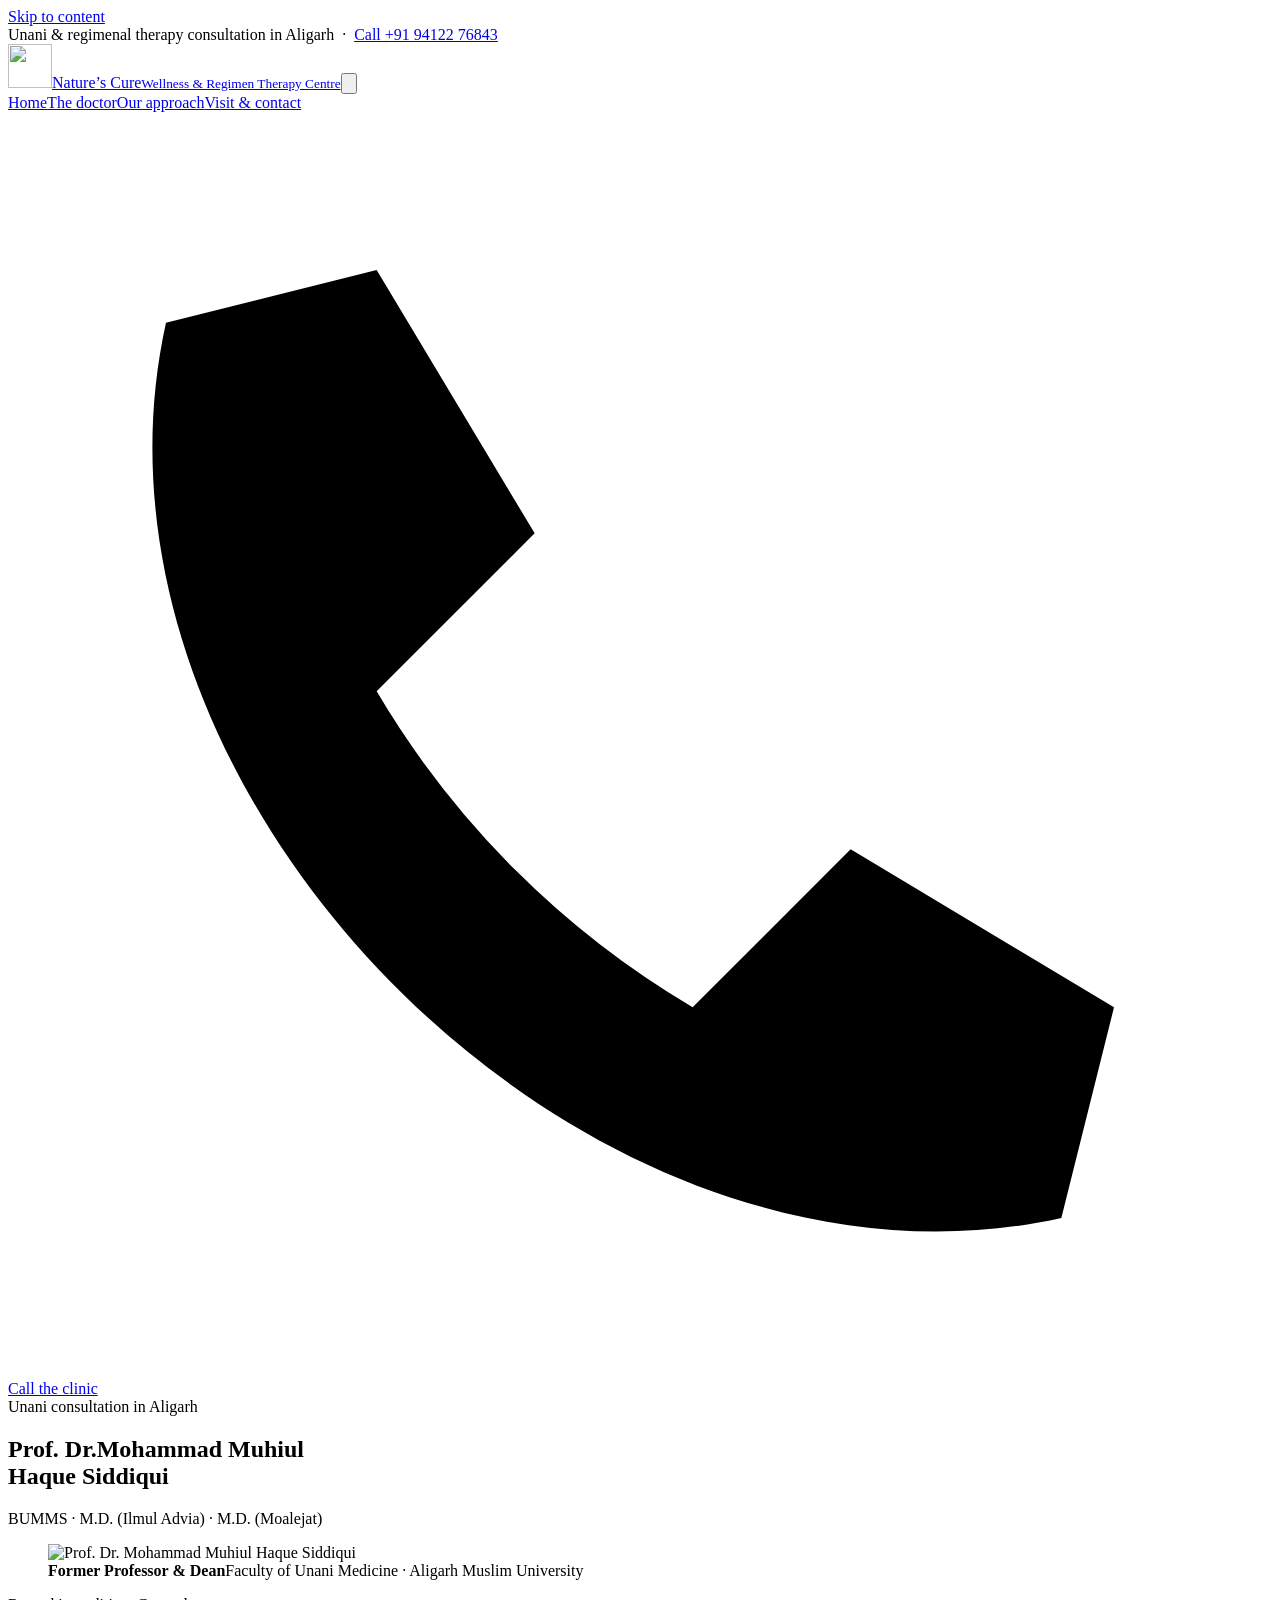
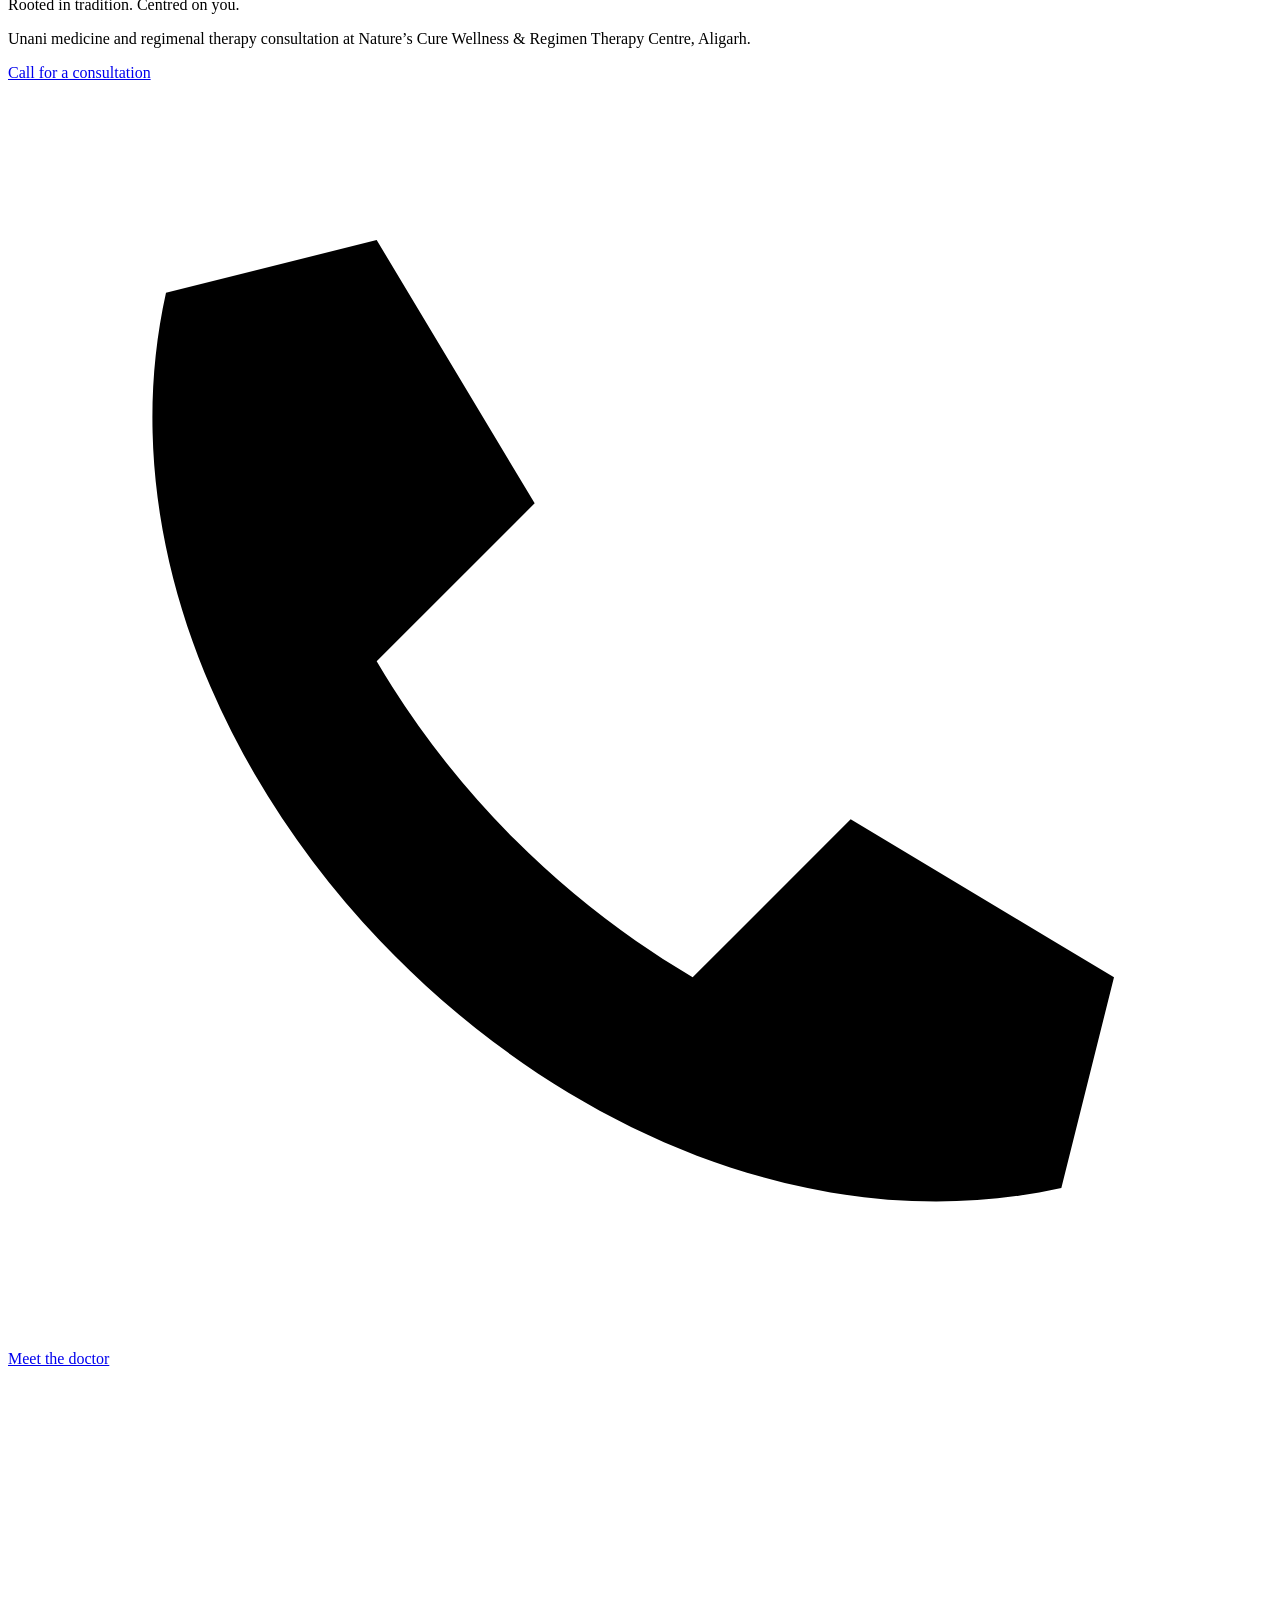
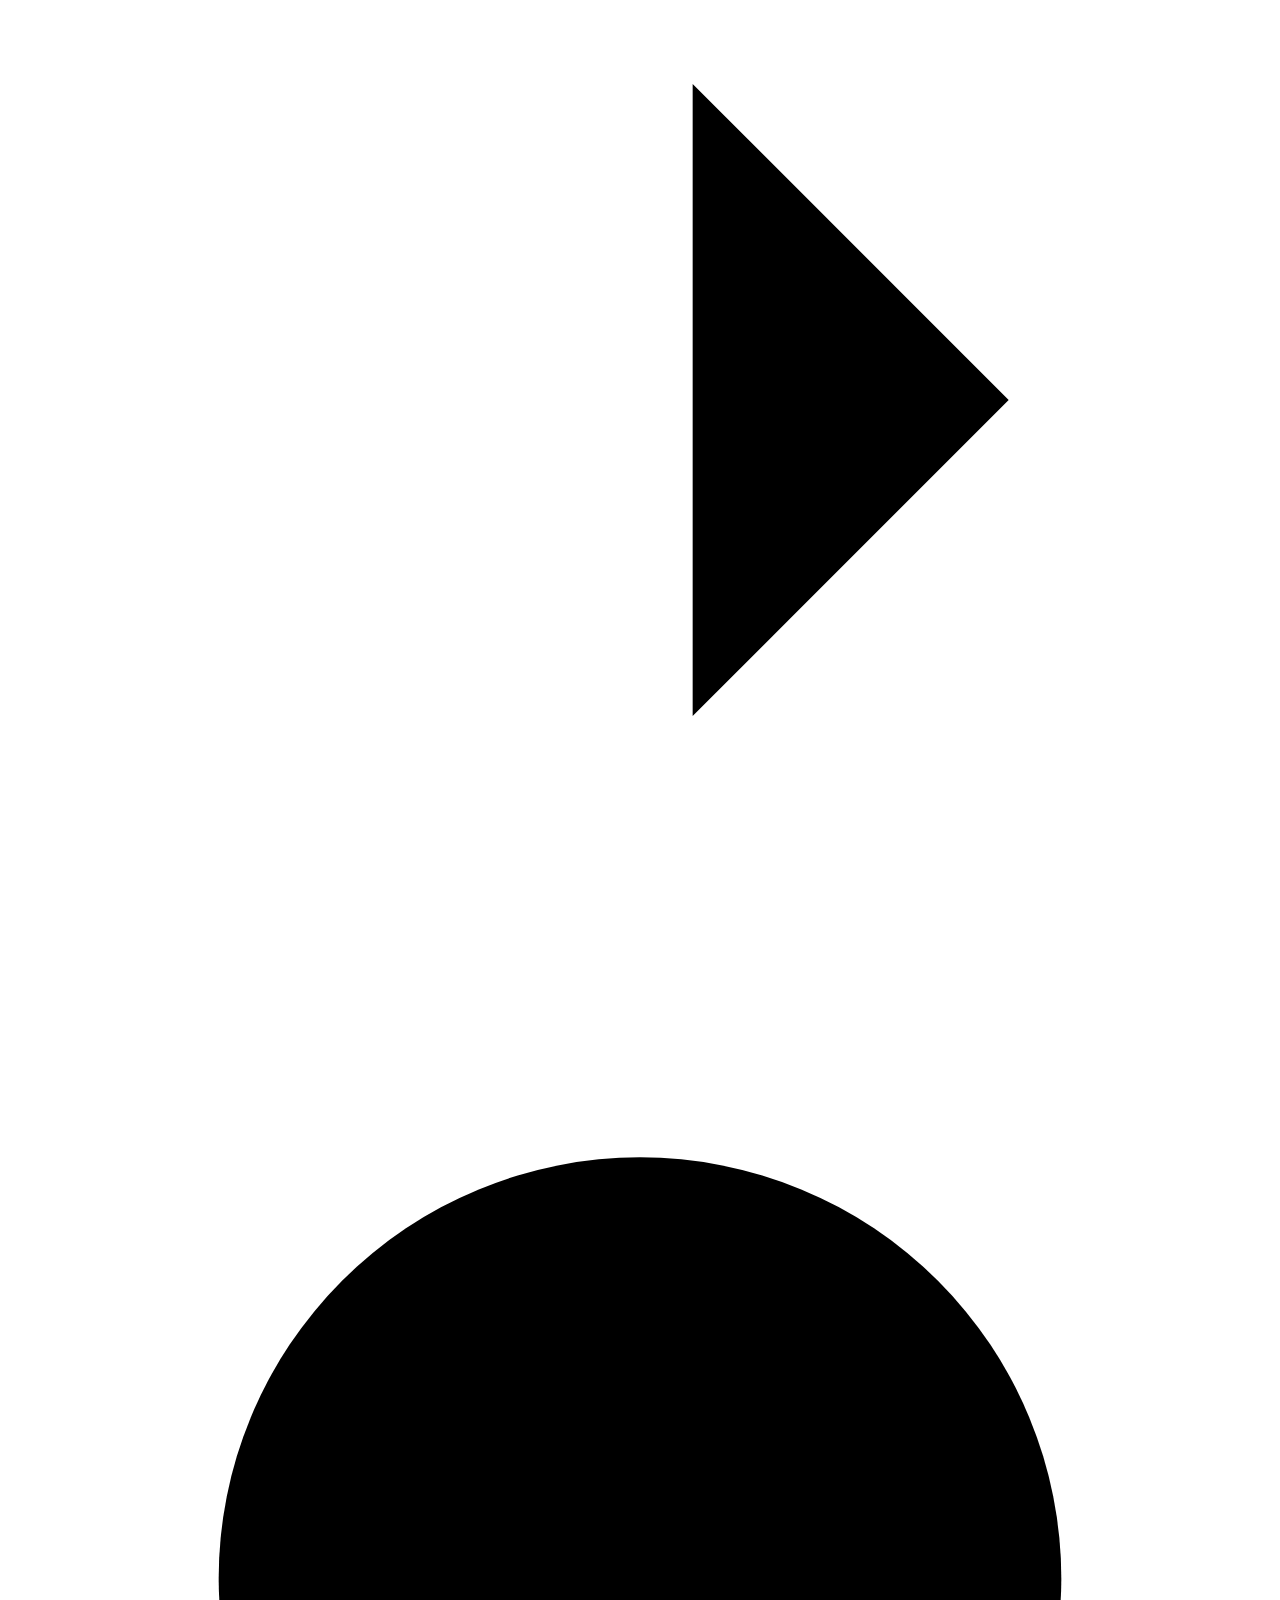
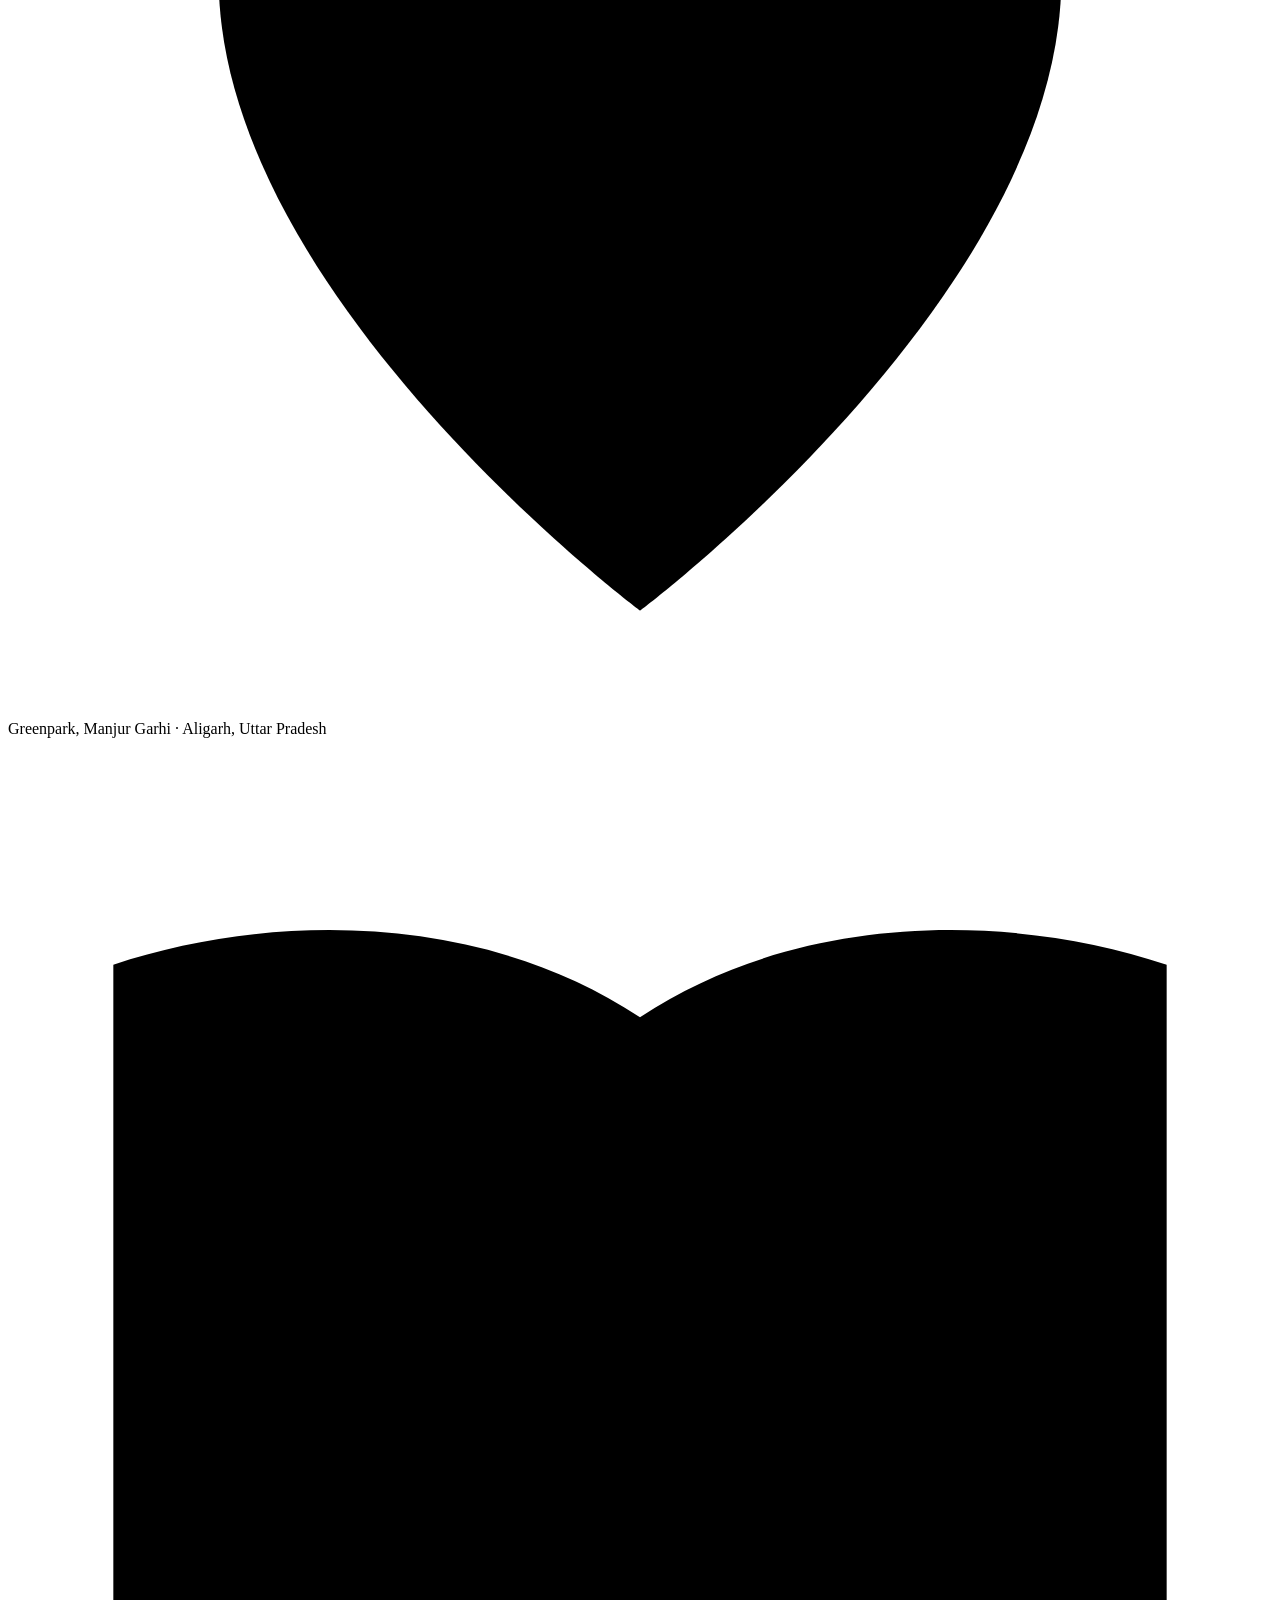
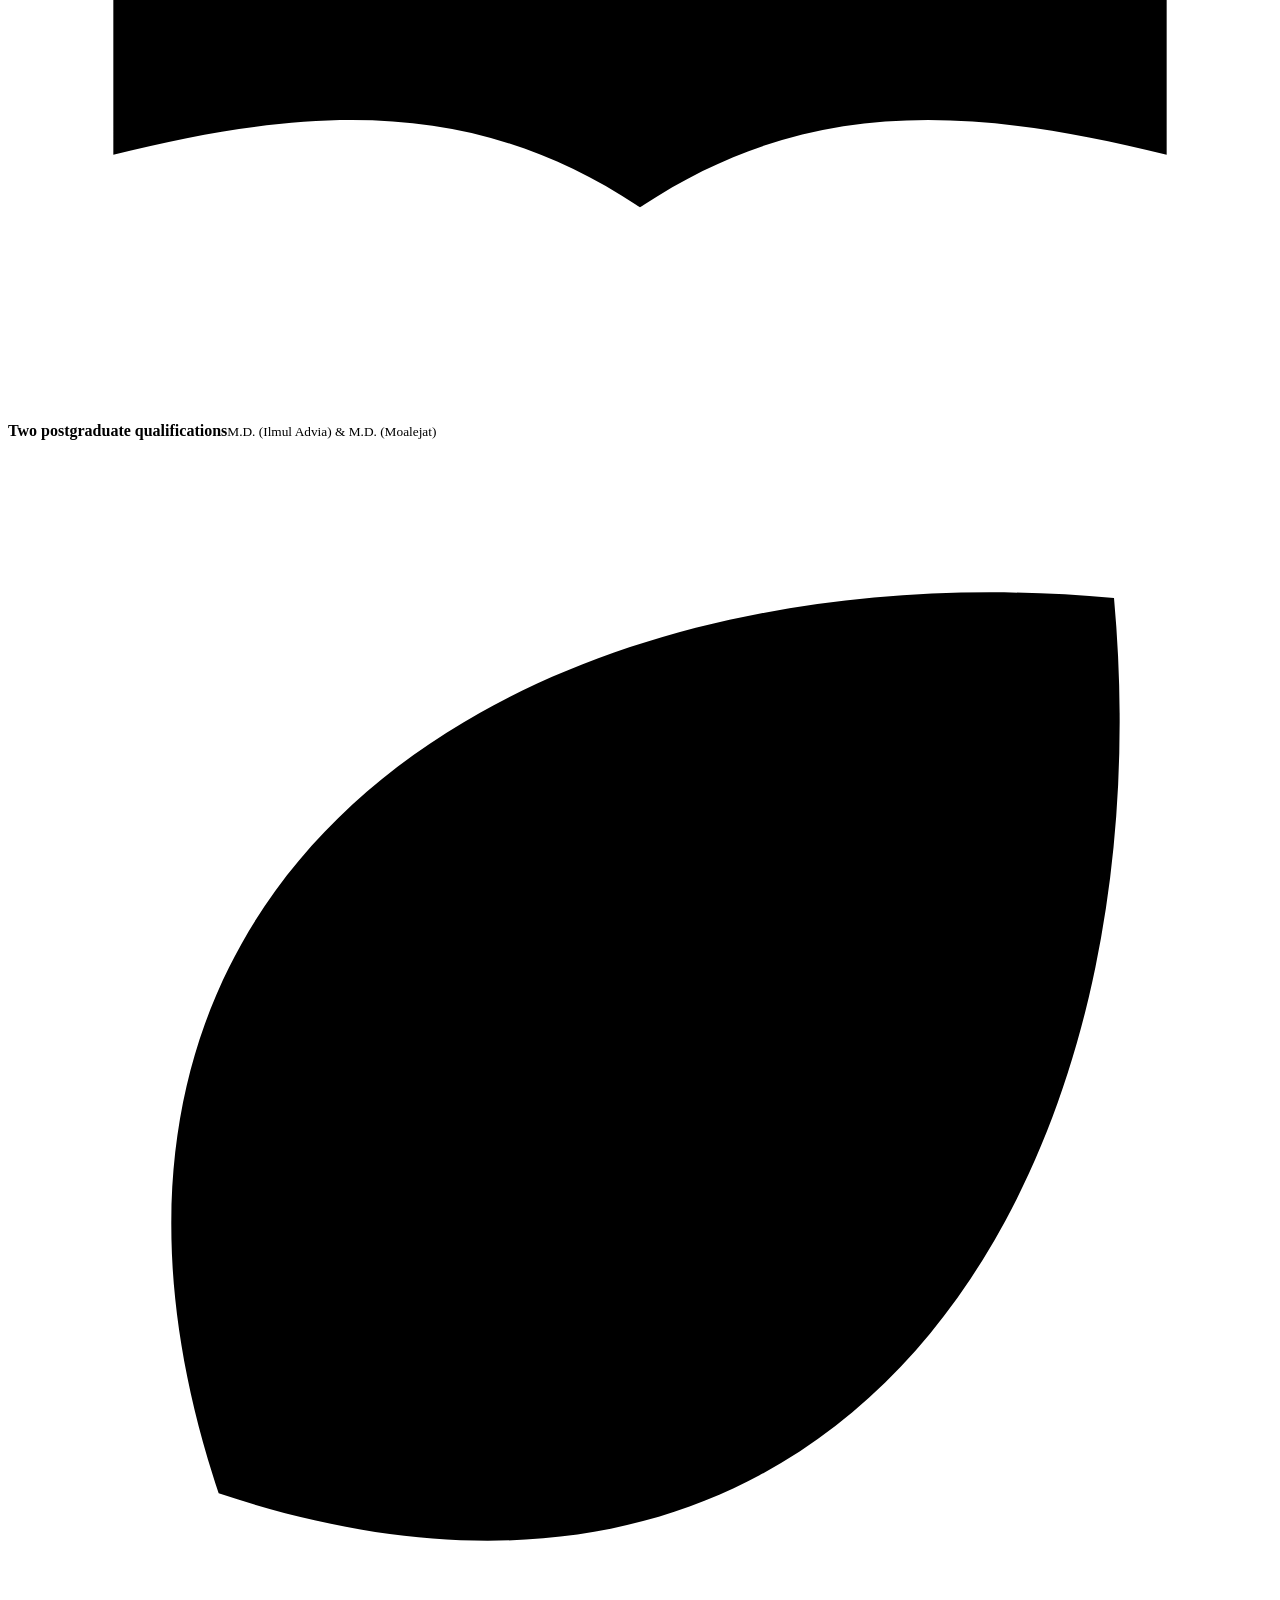
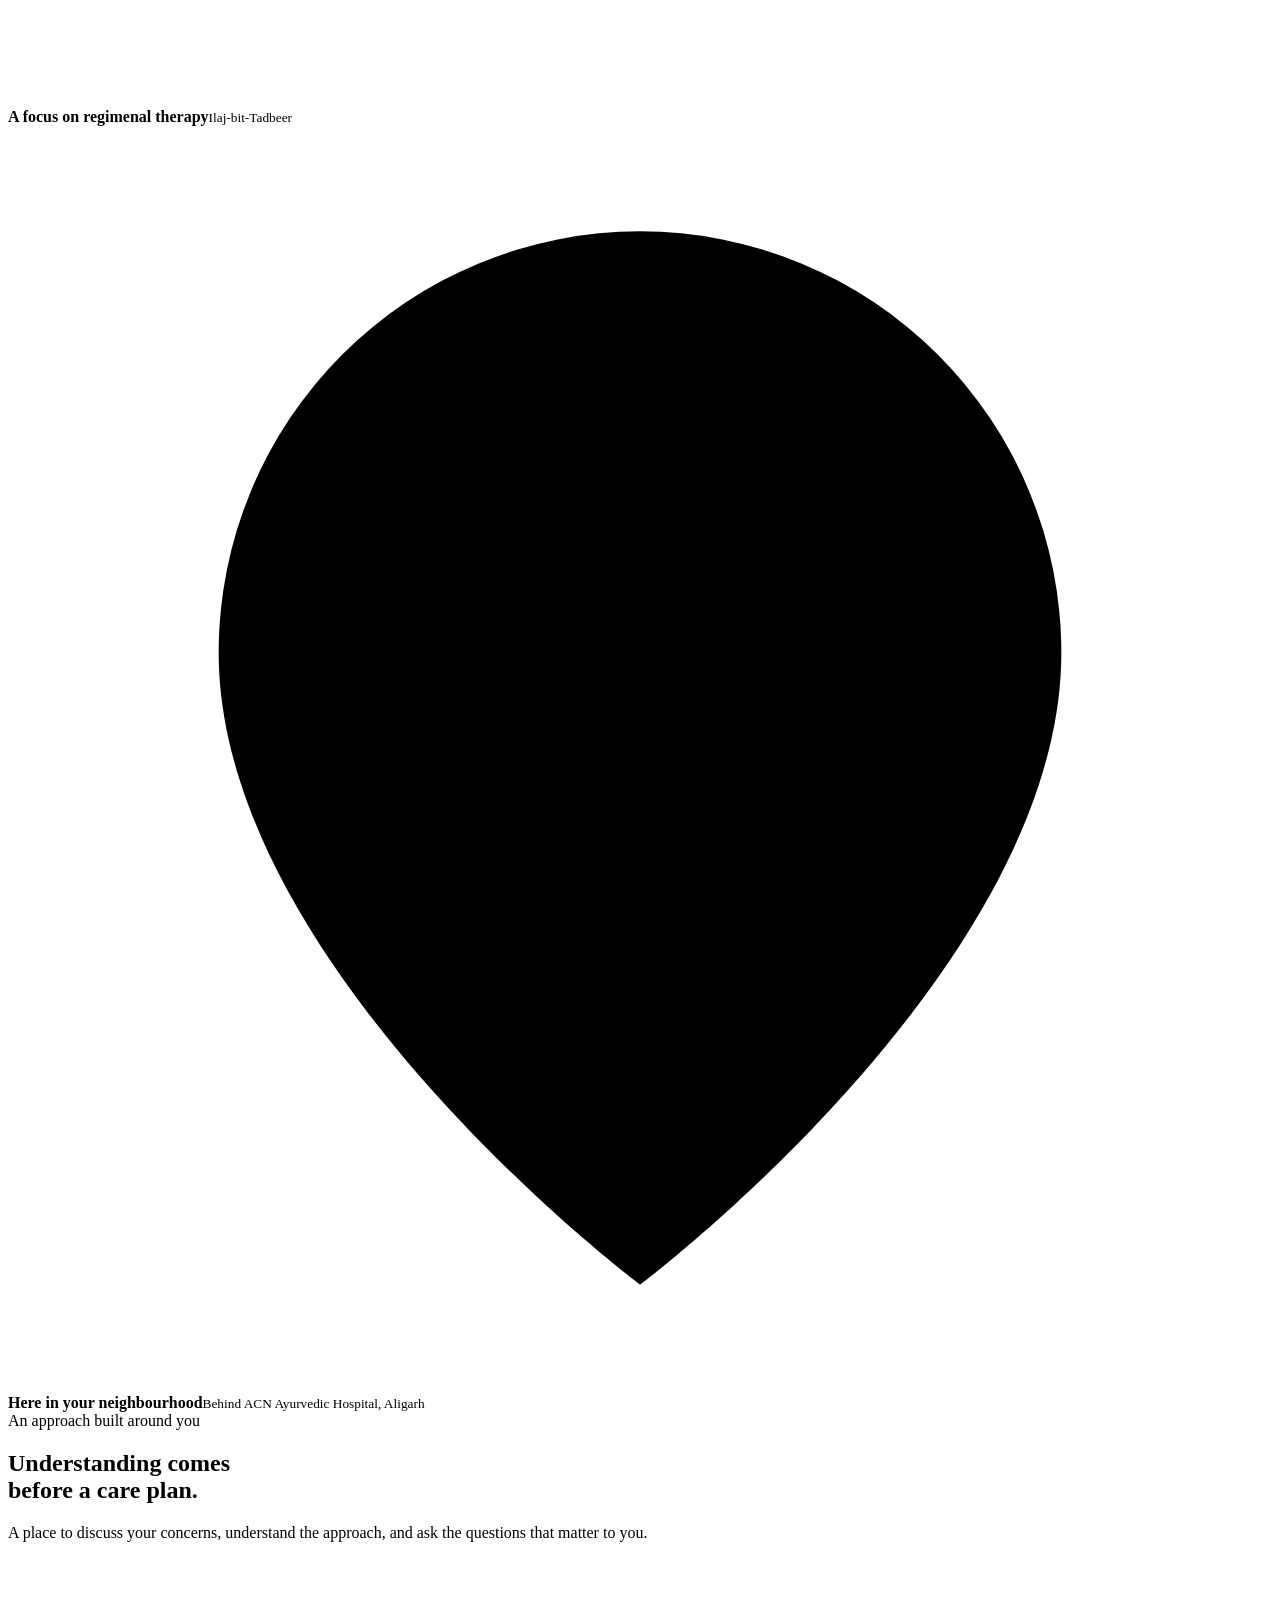
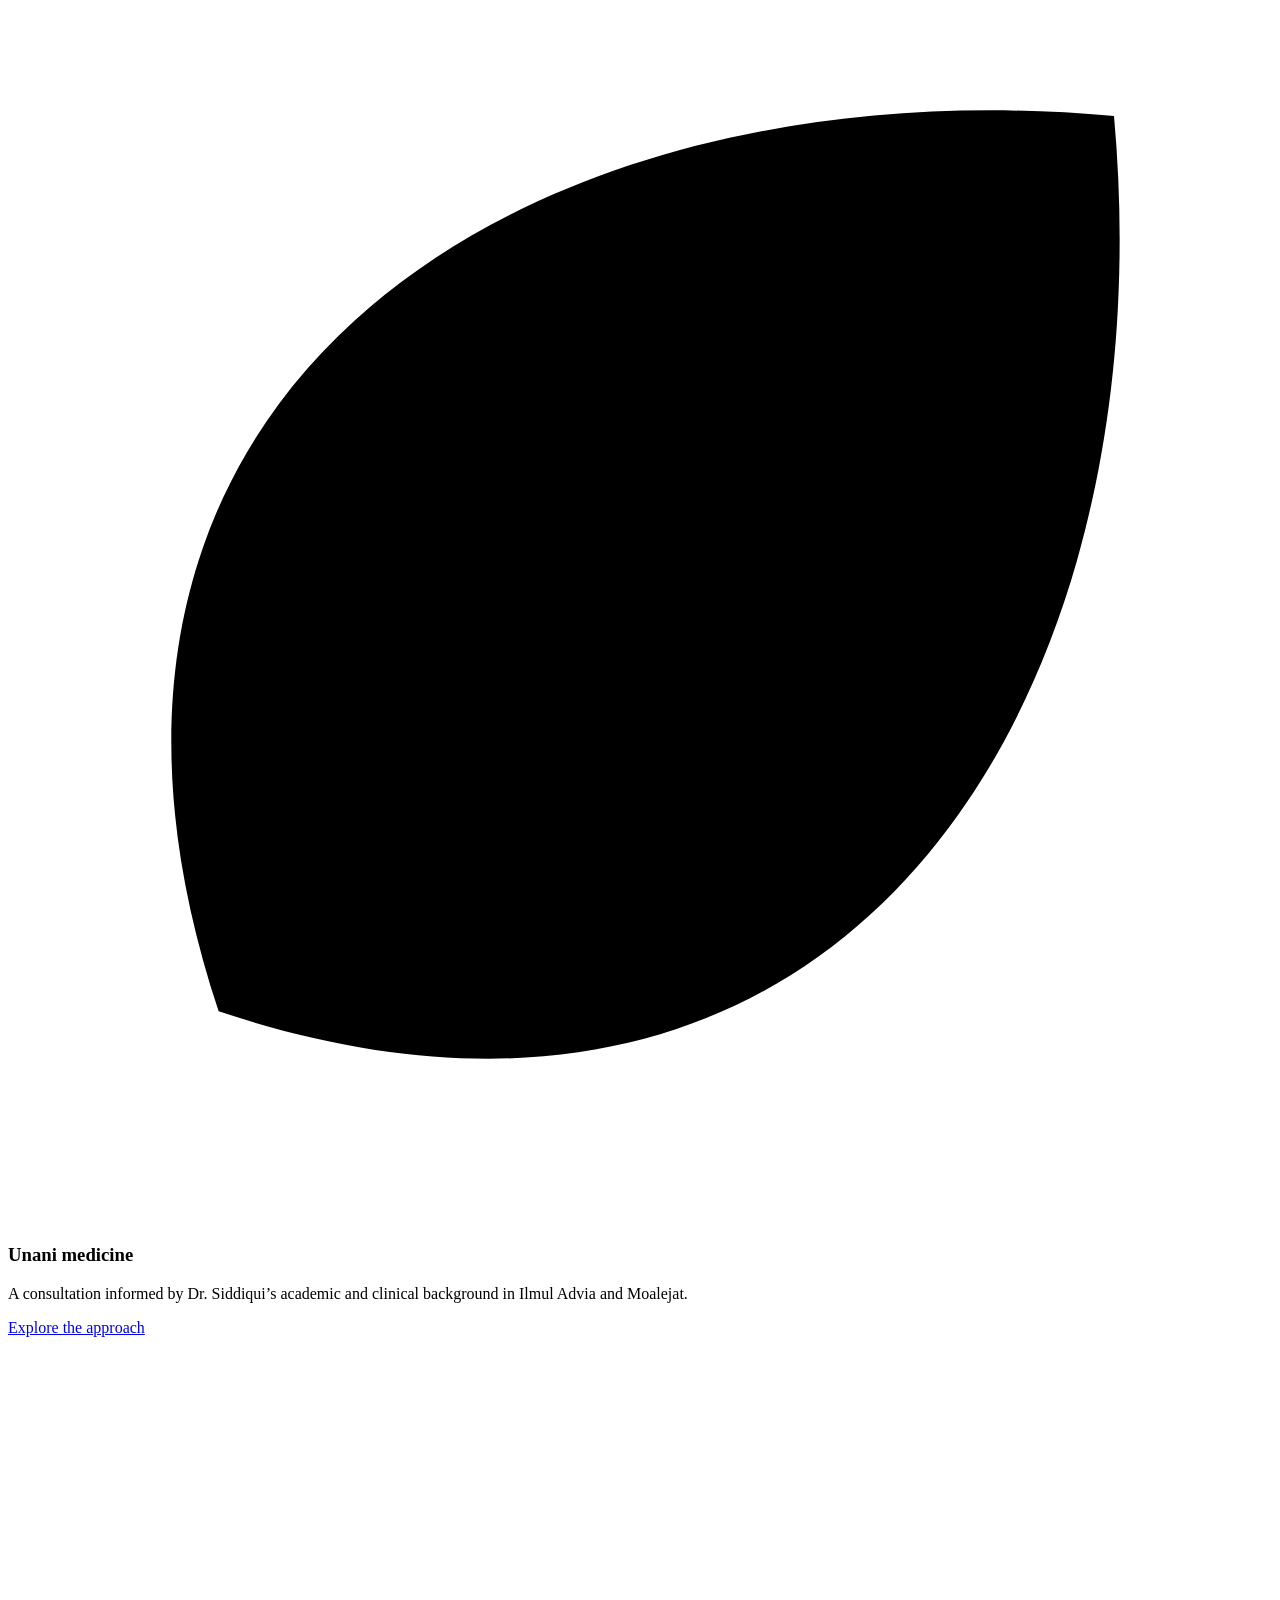
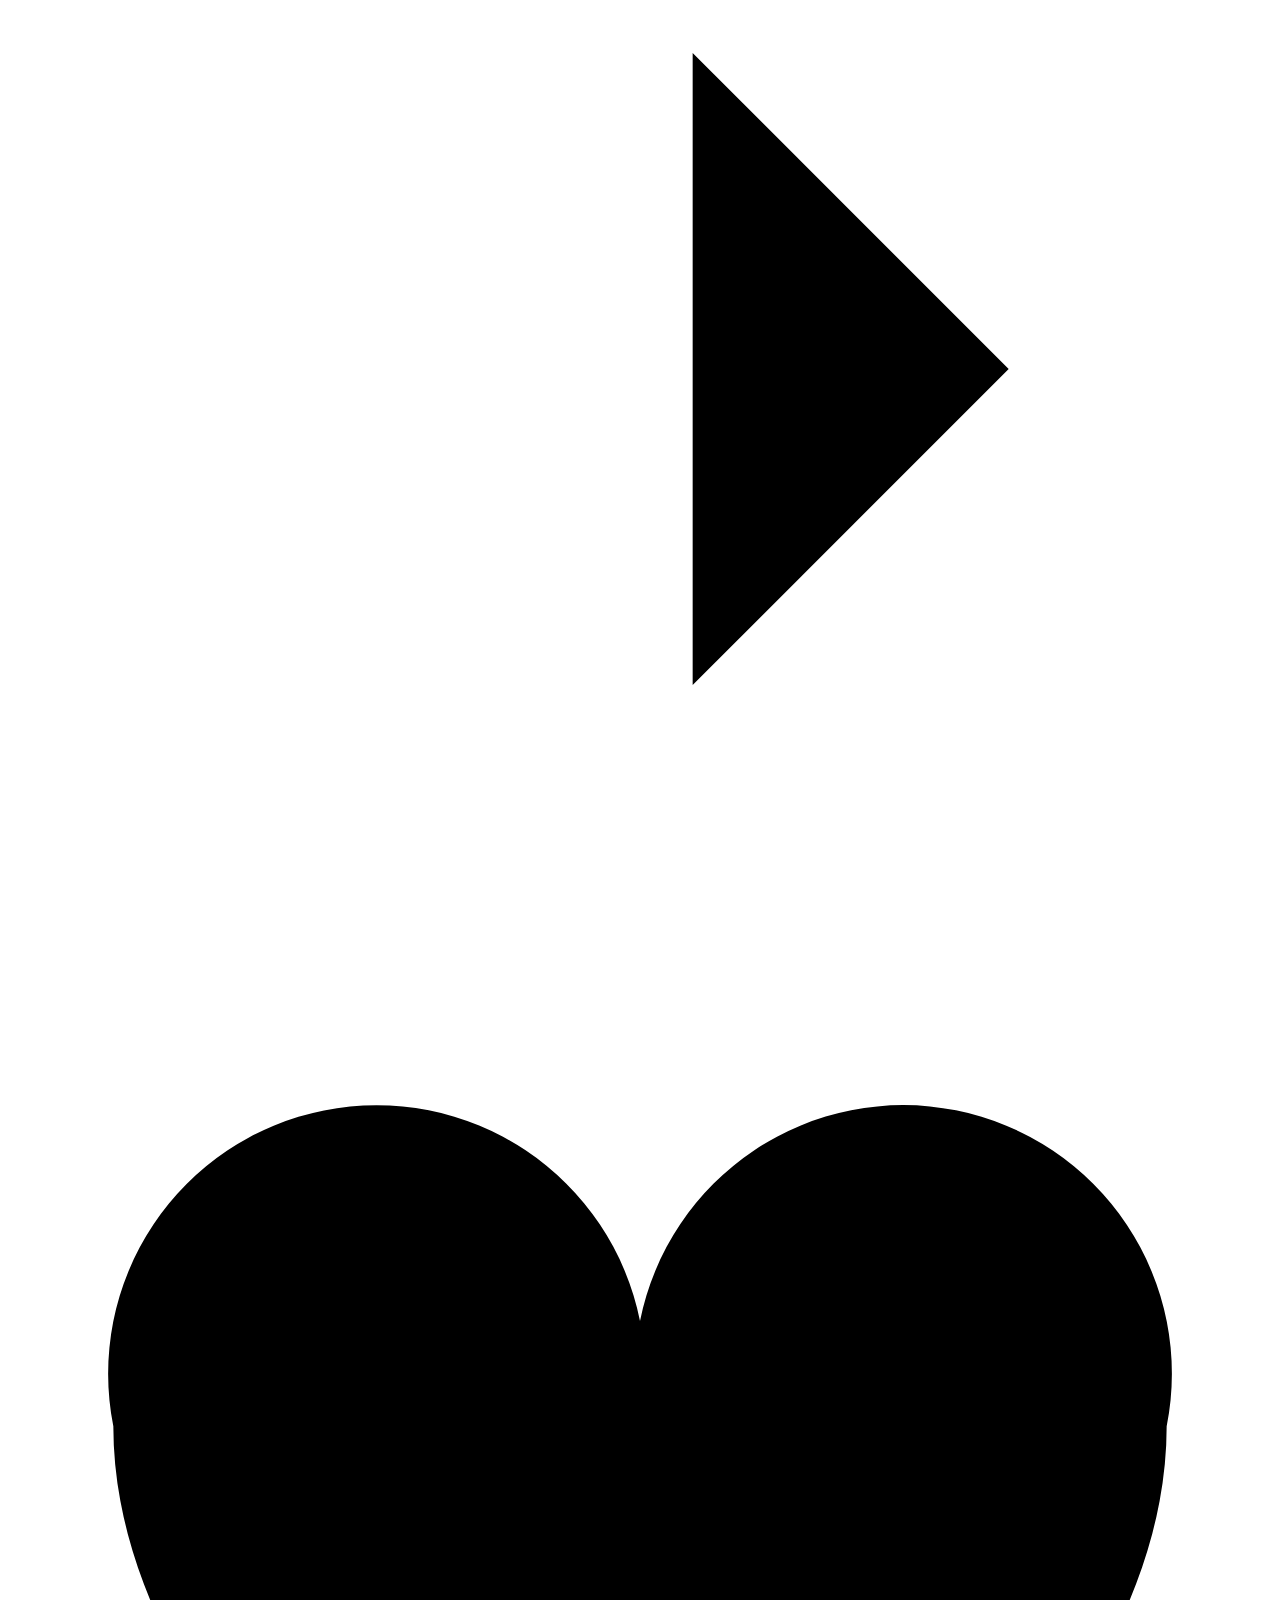
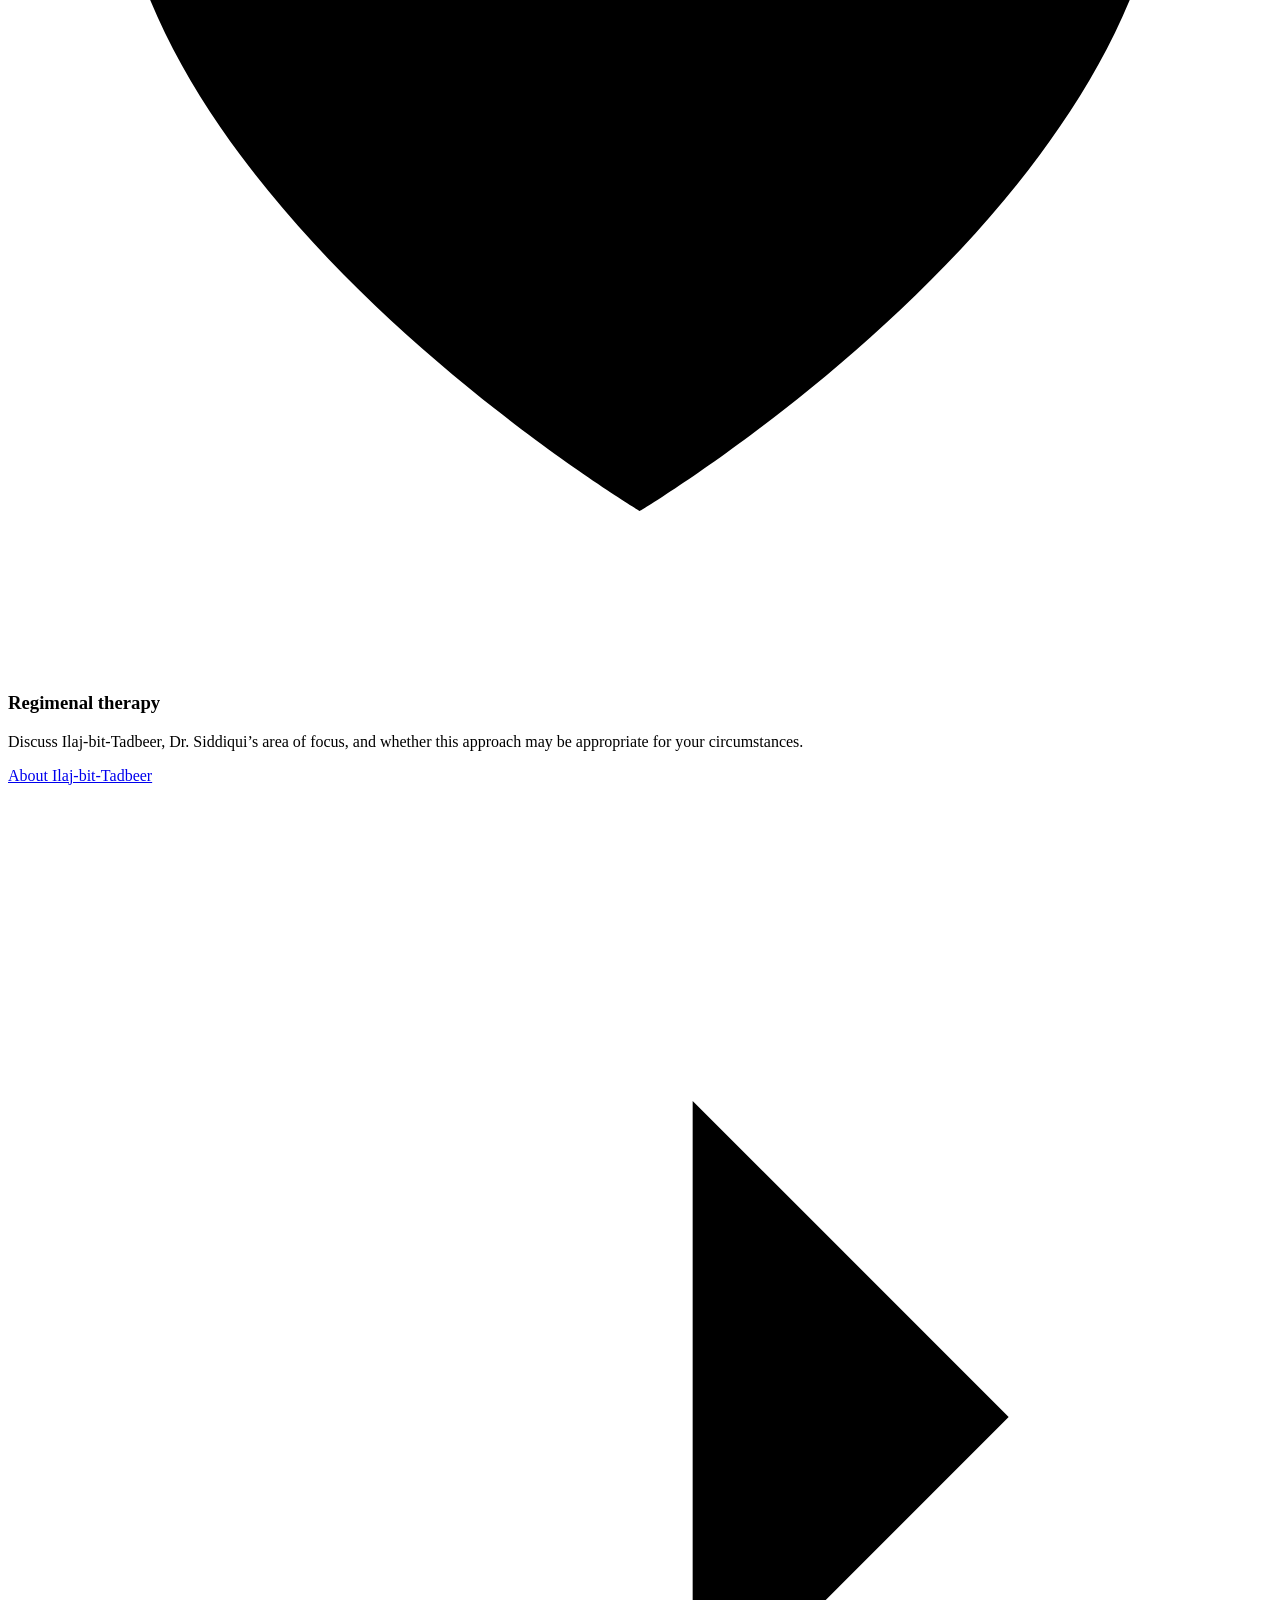
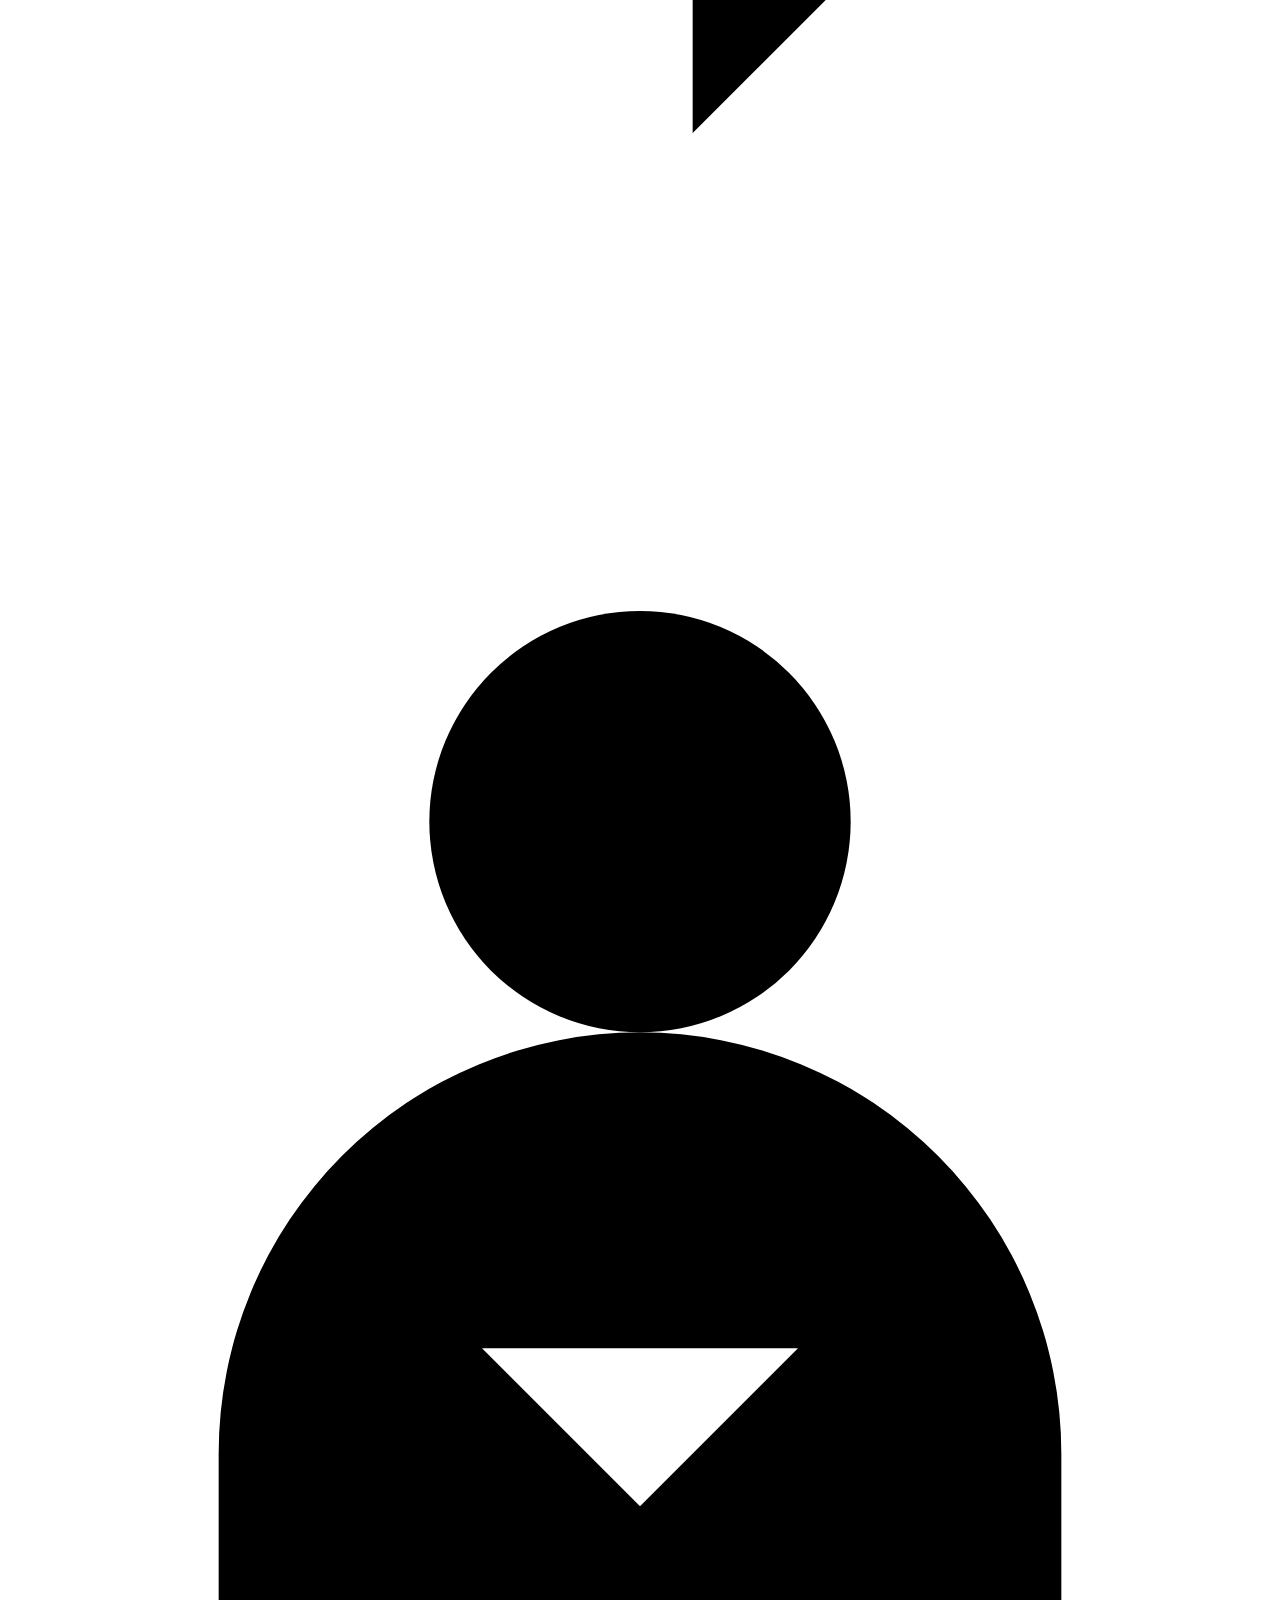
==== index.html @ 378000b3 "Publish clinic pages and local search metadata" ====
<!doctype html>
<html lang="en-IN"><head><meta charset="utf-8"><meta name="viewport" content="width=device-width, initial-scale=1"><title>Unani Clinic in Aligarh | Dr. M. M. H. Siddiqui | Nature’s Cure</title><meta name="description" content="Visit Nature’s Cure in Greenpark, Manjur Garhi, Aligarh for Unani and regimenal therapy consultation with Dr. Mohammad Muhiul Haque Siddiqui. Call +91 94122 76843."><meta name="robots" content="index, follow, max-image-preview:large"><meta name="theme-color" content="#173d32"><link rel="canonical" href="https://naturescures.in/"><meta property="og:type" content="website"><meta property="og:locale" content="en_IN"><meta property="og:site_name" content="Nature’s Cure"><meta property="og:title" content="Unani Clinic in Aligarh | Dr. M. M. H. Siddiqui | Nature’s Cure"><meta property="og:description" content="Visit Nature’s Cure in Greenpark, Manjur Garhi, Aligarh for Unani and regimenal therapy consultation with Dr. Mohammad Muhiul Haque Siddiqui. Call +91 94122 76843."><meta property="og:url" content="https://naturescures.in/"><meta property="og:image" content="https://naturescures.in/images/mmh_siddiqui.png"><meta property="og:image:alt" content="Prof. Dr. Mohammad Muhiul Haque Siddiqui"><meta name="twitter:card" content="summary"><meta name="twitter:title" content="Unani Clinic in Aligarh | Dr. M. M. H. Siddiqui | Nature’s Cure"><meta name="twitter:description" content="Visit Nature’s Cure in Greenpark, Manjur Garhi, Aligarh for Unani and regimenal therapy consultation with Dr. Mohammad Muhiul Haque Siddiqui. Call +91 94122 76843."><link rel="icon" type="image/png" href="assets/clinic-logo.png"><link rel="stylesheet" href="assets/styles.css"><script defer src="assets/site.js"></script><script type="application/ld+json">{
  "@context": "https://schema.org",
  "@graph": [
    {
      "@type": "MedicalClinic",
      "@id": "https://naturescures.in/#clinic",
      "name": "Nature’s Cure Wellness & Regimen Therapy Centre",
      "alternateName": "Nature’s Cure",
      "url": "https://naturescures.in/",
      "telephone": "+919412276843",
      "email": "muhiul.haque@gmail.com",
      "address": {
        "@type": "PostalAddress",
        "streetAddress": "Anoop Sheher Road, behind ACN Ayurvedic Hospital, Greenpark, Manjur Garhi",
        "addressLocality": "Aligarh",
        "addressRegion": "Uttar Pradesh",
        "postalCode": "202122",
        "addressCountry": "IN"
      },
      "hasMap": "https://www.google.com/maps/search/?api=1&query=Anoop+Sheher+Road%2C+behind+ACN+Ayurvedic+Hospital%2C+Greenpark%2C+Manjur+Garhi%2C+Aligarh%2C+Uttar+Pradesh+202122%2C+India",
      "areaServed": {
        "@type": "City",
        "name": "Aligarh"
      },
      "description": "Unani and regimenal therapy consultation with Dr. Mohammad Muhiul Haque Siddiqui in Greenpark, Manjur Garhi, Aligarh.",
      "openingHoursSpecification": [
        {
          "@type": "OpeningHoursSpecification",
          "dayOfWeek": [
            "https://schema.org/Monday",
            "https://schema.org/Tuesday",
            "https://schema.org/Wednesday",
            "https://schema.org/Thursday"
          ],
          "opens": "10:00",
          "closes": "17:00"
        },
        {
          "@type": "OpeningHoursSpecification",
          "dayOfWeek": [
            "https://schema.org/Friday"
          ],
          "opens": "00:00",
          "closes": "00:00"
        },
        {
          "@type": "OpeningHoursSpecification",
          "dayOfWeek": [
            "https://schema.org/Saturday",
            "https://schema.org/Sunday"
          ],
          "opens": "10:00",
          "closes": "14:00"
        }
      ],
      "logo": "https://naturescures.in/assets/clinic-logo.png"
    },
    {
      "@type": "Person",
      "@id": "https://naturescures.in/#doctor",
      "name": "Mohammad Muhiul Haque Siddiqui",
      "honorificPrefix": "Dr.",
      "url": "https://naturescures.in/doctor.html",
      "hasCredential": [
        {
          "@type": "EducationalOccupationalCredential",
          "name": "BUMMS"
        },
        {
          "@type": "EducationalOccupationalCredential",
          "name": "M.D. (Ilmul Advia)"
        },
        {
          "@type": "EducationalOccupationalCredential",
          "name": "M.D. (Moalejat)"
        }
      ],
      "alumniOf": {
        "@type": "CollegeOrUniversity",
        "name": "Aligarh Muslim University"
      },
      "affiliation": {
        "@id": "https://naturescures.in/#clinic"
      },
      "image": "https://naturescures.in/images/mmh_siddiqui.png",
      "alternateName": [
        "Prof. M. M. H. Siddiqui",
        "Dr. M. M. H. Siddiqui"
      ]
    },
    {
      "@type": "WebSite",
      "@id": "https://naturescures.in/#website",
      "url": "https://naturescures.in/",
      "name": "Nature’s Cure",
      "publisher": {
        "@id": "https://naturescures.in/#clinic"
      }
    },
    {
      "@type": "WebPage",
      "@id": "https://naturescures.in/#webpage",
      "url": "https://naturescures.in/",
      "name": "Unani Clinic in Aligarh | Dr. M. M. H. Siddiqui | Nature’s Cure",
      "description": "Visit Nature’s Cure in Greenpark, Manjur Garhi, Aligarh for Unani and regimenal therapy consultation with Dr. Mohammad Muhiul Haque Siddiqui. Call +91 94122 76843.",
      "isPartOf": {
        "@id": "https://naturescures.in/#website"
      },
      "about": {
        "@id": "https://naturescures.in/#clinic"
      },
      "inLanguage": "en-IN"
    }
  ]
}</script></head>
<body><a class="skip-link" href="#main">Skip to content</a><div class="topbar">Unani &amp; regimenal therapy consultation in Aligarh <span aria-hidden="true">&nbsp;·&nbsp;</span> <a href="tel:+919412276843">Call +91 94122 76843</a></div><header class="site-header"><div class="container header-inner"><a class="brand" href="./" aria-label="Nature’s Cure home"><img src="assets/clinic-logo.png" width="44" height="44" alt=""><span>Nature’s Cure<small>Wellness &amp; Regimen Therapy Centre</small></span></a><button class="menu-button" type="button" aria-label="Open navigation" aria-expanded="false" aria-controls="main-navigation"><svg class="icon" viewBox="0 0 24 24" aria-hidden="true"><path d="M4 6h16M4 12h16M4 18h16"/></svg></button><nav class="navigation" id="main-navigation" aria-label="Main navigation"><a href="./" aria-current="page">Home</a><a href="doctor.html">The doctor</a><a href="care.html">Our approach</a><a href="contact.html">Visit &amp; contact</a></nav><a class="button header-call" href="tel:+919412276843"><svg class="icon" viewBox="0 0 24 24" aria-hidden="true"><path d="m7 3 3 5-3 3a17 17 0 0 0 6 6l3-3 5 3-1 4C11 23 1 13 3 4Z"/></svg>Call the clinic</a></div></header>
<main id="main">
<section class="hero recognition-hero"><div class="container"><div class="hero-grid"><div class="hero-identity"><span class="eyebrow">Unani consultation in Aligarh</span><h1><span class="hero-name-prefix">Prof. Dr.</span>Mohammad Muhiul<br>Haque Siddiqui</h1><p class="hero-qualifications">BUMMS · M.D. (Ilmul Advia) · M.D. (Moalejat)</p></div><figure class="hero-portrait-wrap"><img class="hero-portrait" src="images/mmh_siddiqui3.png" width="1122" height="1402" alt="Prof. Dr. Mohammad Muhiul Haque Siddiqui" fetchpriority="high" loading="eager"><figcaption><strong>Former Professor &amp; Dean</strong><span>Faculty of Unani Medicine · Aligarh Muslim University</span></figcaption></figure><div class="hero-content"><p class="hero-tagline">Rooted in tradition. Centred on you.</p><p class="intro">Unani medicine and regimenal therapy consultation at Nature’s Cure Wellness &amp; Regimen Therapy Centre, Aligarh.</p><div class="button-row"><a class="button " href="tel:+919412276843">Call for a consultation<svg class="icon" viewBox="0 0 24 24" aria-hidden="true"><path d="m7 3 3 5-3 3a17 17 0 0 0 6 6l3-3 5 3-1 4C11 23 1 13 3 4Z"/></svg></a><a class="button outline" href="doctor.html">Meet the doctor<svg class="icon" viewBox="0 0 24 24" aria-hidden="true"><path d="M5 12h14m-6-6 6 6-6 6"/></svg></a></div><p class="hero-note"><svg class="icon" viewBox="0 0 24 24" aria-hidden="true"><path d="M20 10c0 6-8 12-8 12S4 16 4 10a8 8 0 1 1 16 0Z"/><circle cx="12" cy="10" r="2.5"/></svg>Greenpark, Manjur Garhi · Aligarh, Uttar Pradesh</p></div></div><div class="trust-strip"><div class="trust-item"><svg class="icon" viewBox="0 0 24 24" aria-hidden="true"><path d="M12 5c-3-2-7-2-10-1v15c4-1 7-1 10 1 3-2 6-2 10-1V4c-3-1-7-1-10 1Zm0 0v15"/></svg><div><strong>Two postgraduate qualifications</strong><small>M.D. (Ilmul Advia) &amp; M.D. (Moalejat)</small></div></div><div class="trust-item"><svg class="icon" viewBox="0 0 24 24" aria-hidden="true"><path d="M4 20C0 8 10 2 21 3c1 11-5 21-17 17Zm0 0L16 8m-8 8v-6m0 6h6"/></svg><div><strong>A focus on regimenal therapy</strong><small>Ilaj-bit-Tadbeer</small></div></div><div class="trust-item"><svg class="icon" viewBox="0 0 24 24" aria-hidden="true"><path d="M20 10c0 6-8 12-8 12S4 16 4 10a8 8 0 1 1 16 0Z"/><circle cx="12" cy="10" r="2.5"/></svg><div><strong>Here in your neighbourhood</strong><small>Behind ACN Ayurvedic Hospital, Aligarh</small></div></div></div></div></section>
<section class="section" id="care"><div class="container"><div class="section-head"><div><span class="eyebrow">An approach built around you</span><h2>Understanding comes<br>before a care plan.</h2></div><p>A place to discuss your concerns, understand the approach, and ask the questions that matter to you.</p></div><div class="cards"><article class="care-card"><div class="card-icon"><svg class="icon" viewBox="0 0 24 24" aria-hidden="true"><path d="M4 20C0 8 10 2 21 3c1 11-5 21-17 17Zm0 0L16 8m-8 8v-6m0 6h6"/></svg></div><h3>Unani medicine</h3><p>A consultation informed by Dr. Siddiqui’s academic and clinical background in Ilmul Advia and Moalejat.</p><a class="text-link" href="care.html#unani">Explore the approach<svg class="icon" viewBox="0 0 24 24" aria-hidden="true"><path d="M5 12h14m-6-6 6 6-6 6"/></svg></a></article><article class="care-card"><div class="card-icon"><svg class="icon" viewBox="0 0 24 24" aria-hidden="true"><path d="M12 21S2 15 2 8a5 5 0 0 1 10-2A5 5 0 0 1 22 8c0 7-10 13-10 13Z"/><path d="M6 12h3l2-4 2 8 2-4h3"/></svg></div><h3>Regimenal therapy</h3><p>Discuss Ilaj-bit-Tadbeer, Dr. Siddiqui’s area of focus, and whether this approach may be appropriate for your circumstances.</p><a class="text-link" href="care.html#regimenal">About Ilaj-bit-Tadbeer<svg class="icon" viewBox="0 0 24 24" aria-hidden="true"><path d="M5 12h14m-6-6 6 6-6 6"/></svg></a></article><article class="care-card"><div class="card-icon"><svg class="icon" viewBox="0 0 24 24" aria-hidden="true"><circle cx="12" cy="7" r="4"/><path d="M4 22v-3a8 8 0 0 1 16 0v3M9 17l3 3 3-3"/></svg></div><h3>A considered first visit</h3><p>Bring your questions and relevant medical records. Call ahead to discuss your visit and confirm availability.</p><a class="text-link" href="contact.html">Plan your consultation<svg class="icon" viewBox="0 0 24 24" aria-hidden="true"><path d="M5 12h14m-6-6 6 6-6 6"/></svg></a></article></div></div></section>
<section class="section" style="padding-top:20px"><div class="container doctor-feature"><div class="doctor-panel"><div class="portrait-crop"><img src="images/mmh_siddiqui.png" alt="Portrait of Dr. Mohammad Muhiul Haque Siddiqui" width="1122" height="1402" loading="lazy"></div><div class="portrait-label"><strong>Prof. Dr. Mohammad Muhiul Haque Siddiqui</strong><small>BUMMS · M.D. (Ilmul Advia) · M.D. (Moalejat)</small></div></div><div class="doctor-copy"><span class="eyebrow">Meet your doctor</span><h2>A career dedicated to<br>medicine &amp; learning.</h2><p class="credentials">Prof. Dr. Mohammad Muhiul Haque Siddiqui</p><p>Dr. Siddiqui’s career brings together teaching, research, and clinical practice in Unani medicine. An alumnus of Aligarh Muslim University, he has served as Professor and Chairman, with a particular focus on Ilaj-bit-Tadbeer.</p><div class="bio-facts"><div><strong>Since 1983</strong><small>A career in medical teaching</small></div><div><strong>AMU</strong><small>Alumnus &amp; former faculty member</small></div></div><a class="text-link" href="doctor.html">Read his background<svg class="icon" viewBox="0 0 24 24" aria-hidden="true"><path d="M5 12h14m-6-6 6 6-6 6"/></svg></a></div></div></section>
<section class="section soft-section"><div class="container"><div class="section-head"><div><span class="eyebrow">Your first steps</span><h2>A little preparation.<br>A clearer conversation.</h2></div><p>We’ll help you plan your visit to Nature’s Cure in Greenpark, Aligarh.</p></div><div class="steps"><article class="step"><span class="step-number">01 / GET IN TOUCH</span><h3>Start with a call</h3><p>Contact the clinic on +91 94122 76843 to ask about a consultation and confirm timings.</p></article><article class="step"><span class="step-number">02 / COME PREPARED</span><h3>Bring your health history</h3><p>Have relevant reports and a list of current medicines ready to share during your consultation.</p></article><article class="step"><span class="step-number">03 / FIND US</span><h3>Visit us in Greenpark</h3><p>The clinic is behind ACN Ayurvedic Hospital, on Anoop Sheher Road in Manjur Garhi.</p></article></div></div></section>
<section class="section"><div class="container"><div class="visit-banner"><div><span class="eyebrow">Visit us in Aligarh</span><h2>Let’s begin with<br>a conversation.</h2><p>Call to discuss a consultation and confirm clinic timings before you visit.</p><div class="button-row"><a class="button light" href="tel:+919412276843">Call the clinic<svg class="icon" viewBox="0 0 24 24" aria-hidden="true"><path d="m7 3 3 5-3 3a17 17 0 0 0 6 6l3-3 5 3-1 4C11 23 1 13 3 4Z"/></svg></a></div></div><div class="visit-details"><div class="detail"><svg class="icon" viewBox="0 0 24 24" aria-hidden="true"><path d="M20 10c0 6-8 12-8 12S4 16 4 10a8 8 0 1 1 16 0Z"/><circle cx="12" cy="10" r="2.5"/></svg><div><small>Find the clinic</small><p>Anoop Sheher Road, behind ACN Ayurvedic Hospital, Greenpark, Manjur Garhi, Aligarh, Uttar Pradesh 202122, India</p></div></div><div class="detail"><svg class="icon" viewBox="0 0 24 24" aria-hidden="true"><path d="m7 3 3 5-3 3a17 17 0 0 0 6 6l3-3 5 3-1 4C11 23 1 13 3 4Z"/></svg><div><small>Speak with us</small><a href="tel:+919412276843">+91 94122 76843</a></div></div><div class="detail"><svg class="icon" viewBox="0 0 24 24" aria-hidden="true"><circle cx="12" cy="12" r="9"/><path d="M12 6v6l4 2"/></svg><div><small>Clinic hours</small><div class="hours"><div><span>Monday–Thursday</span><strong>10:00 am–5:00 pm</strong></div><div><span>Friday</span><strong>Closed</strong></div><div><span>Saturday–Sunday</span><strong>10:00 am–2:00 pm</strong></div><small>All timings are in India Standard Time (IST).</small></div></div></div></div></div></div></section>
</main>
<footer class="site-footer"><div class="container"><div class="footer-main"><div><a class="brand" href="./" aria-label="Nature’s Cure home"><img src="assets/clinic-logo.png" width="44" height="44" alt=""><span>Nature’s Cure<small>Wellness &amp; Regimen Therapy Centre</small></span></a><p>Unani medicine &amp; regimenal therapy consultation.<br>Greenpark, Manjur Garhi, Aligarh.</p></div><nav class="footer-links" aria-label="Footer navigation"><a href="doctor.html">The doctor</a><a href="care.html">Our approach</a><a href="contact.html">Visit &amp; contact</a><a href="mailto:muhiul.haque@gmail.com">Email us <svg class="icon" viewBox="0 0 24 24" aria-hidden="true"><path d="M5 12h14m-6-6 6 6-6 6"/></svg></a></nav></div><div class="footer-bottom"><span>© 2026 Nature’s Cure · Aligarh, India</span><p>This website provides general clinic information. Medical advice and treatment decisions require a consultation.</p></div></div></footer><a class="button mobile-call" href="tel:+919412276843"><svg class="icon" viewBox="0 0 24 24" aria-hidden="true"><path d="m7 3 3 5-3 3a17 17 0 0 0 6 6l3-3 5 3-1 4C11 23 1 13 3 4Z"/></svg>Call for a consultation<span aria-hidden="true">↗</span></a></body></html>
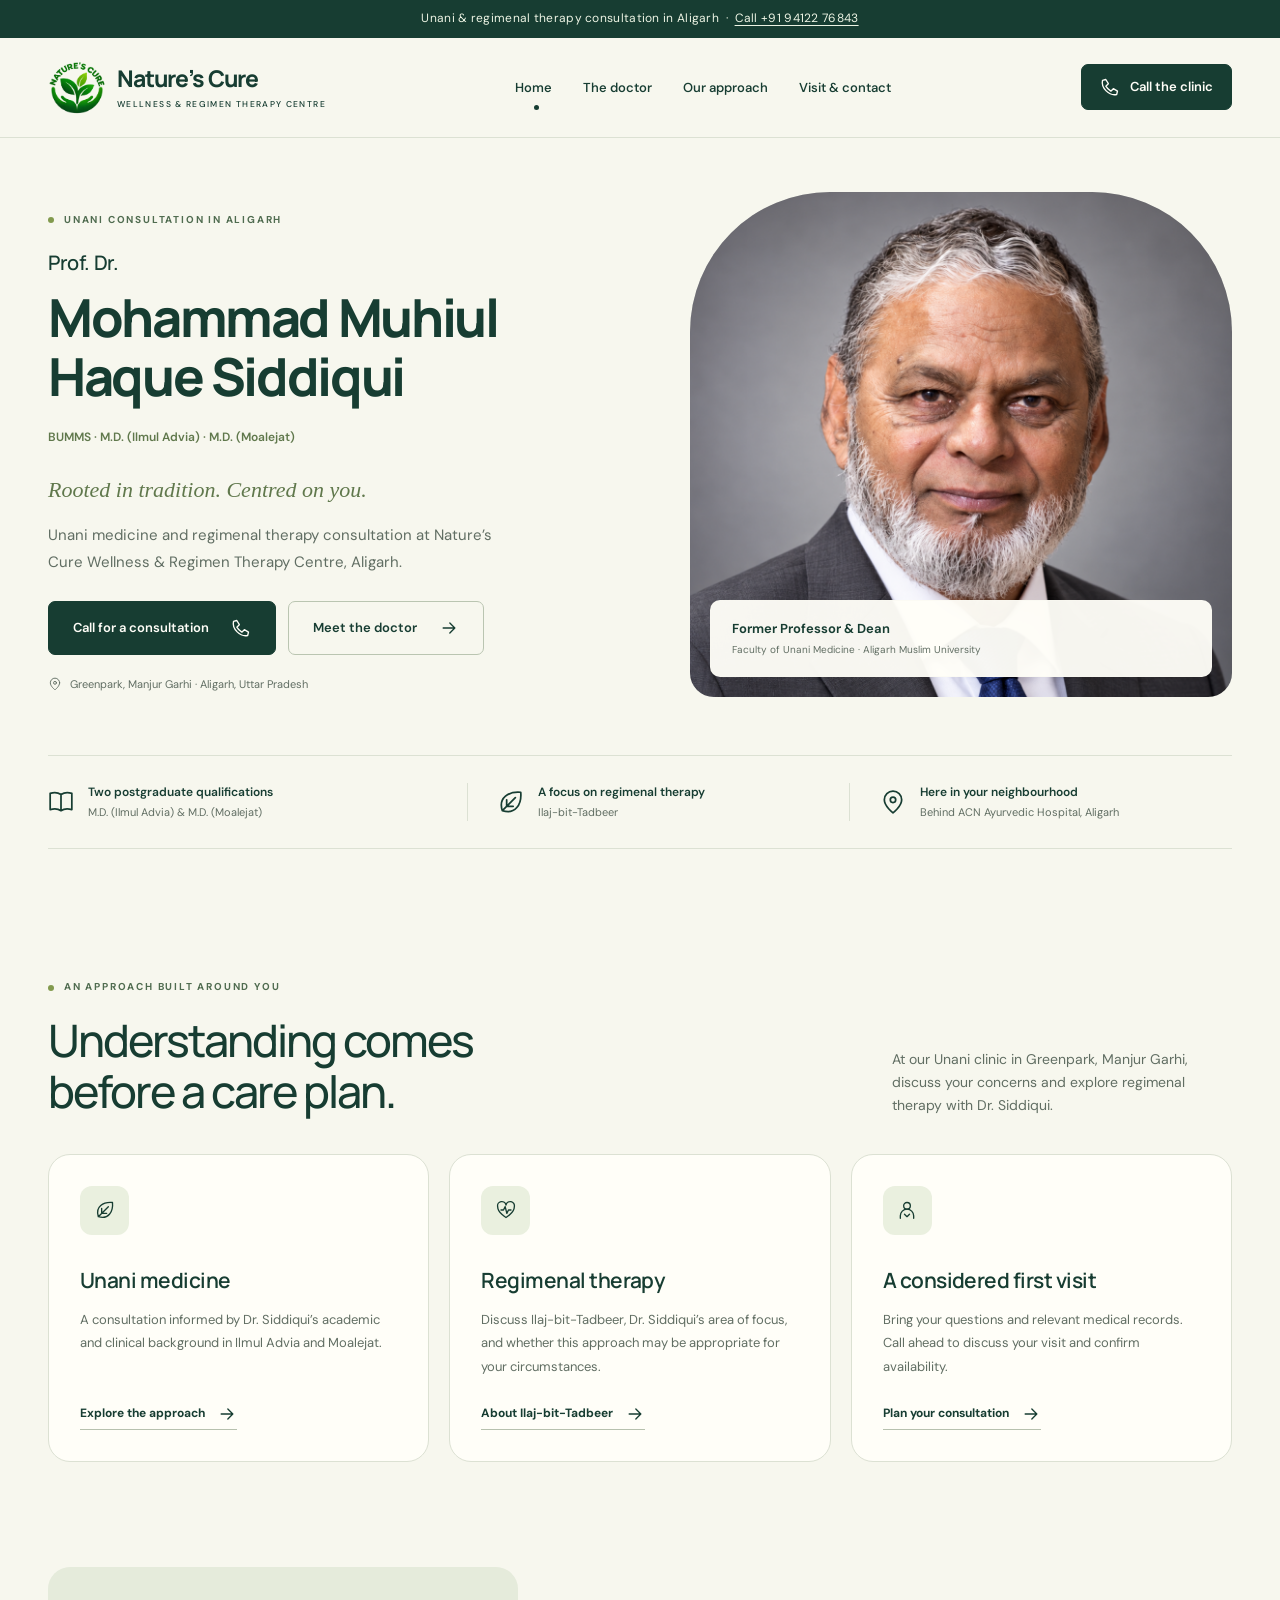
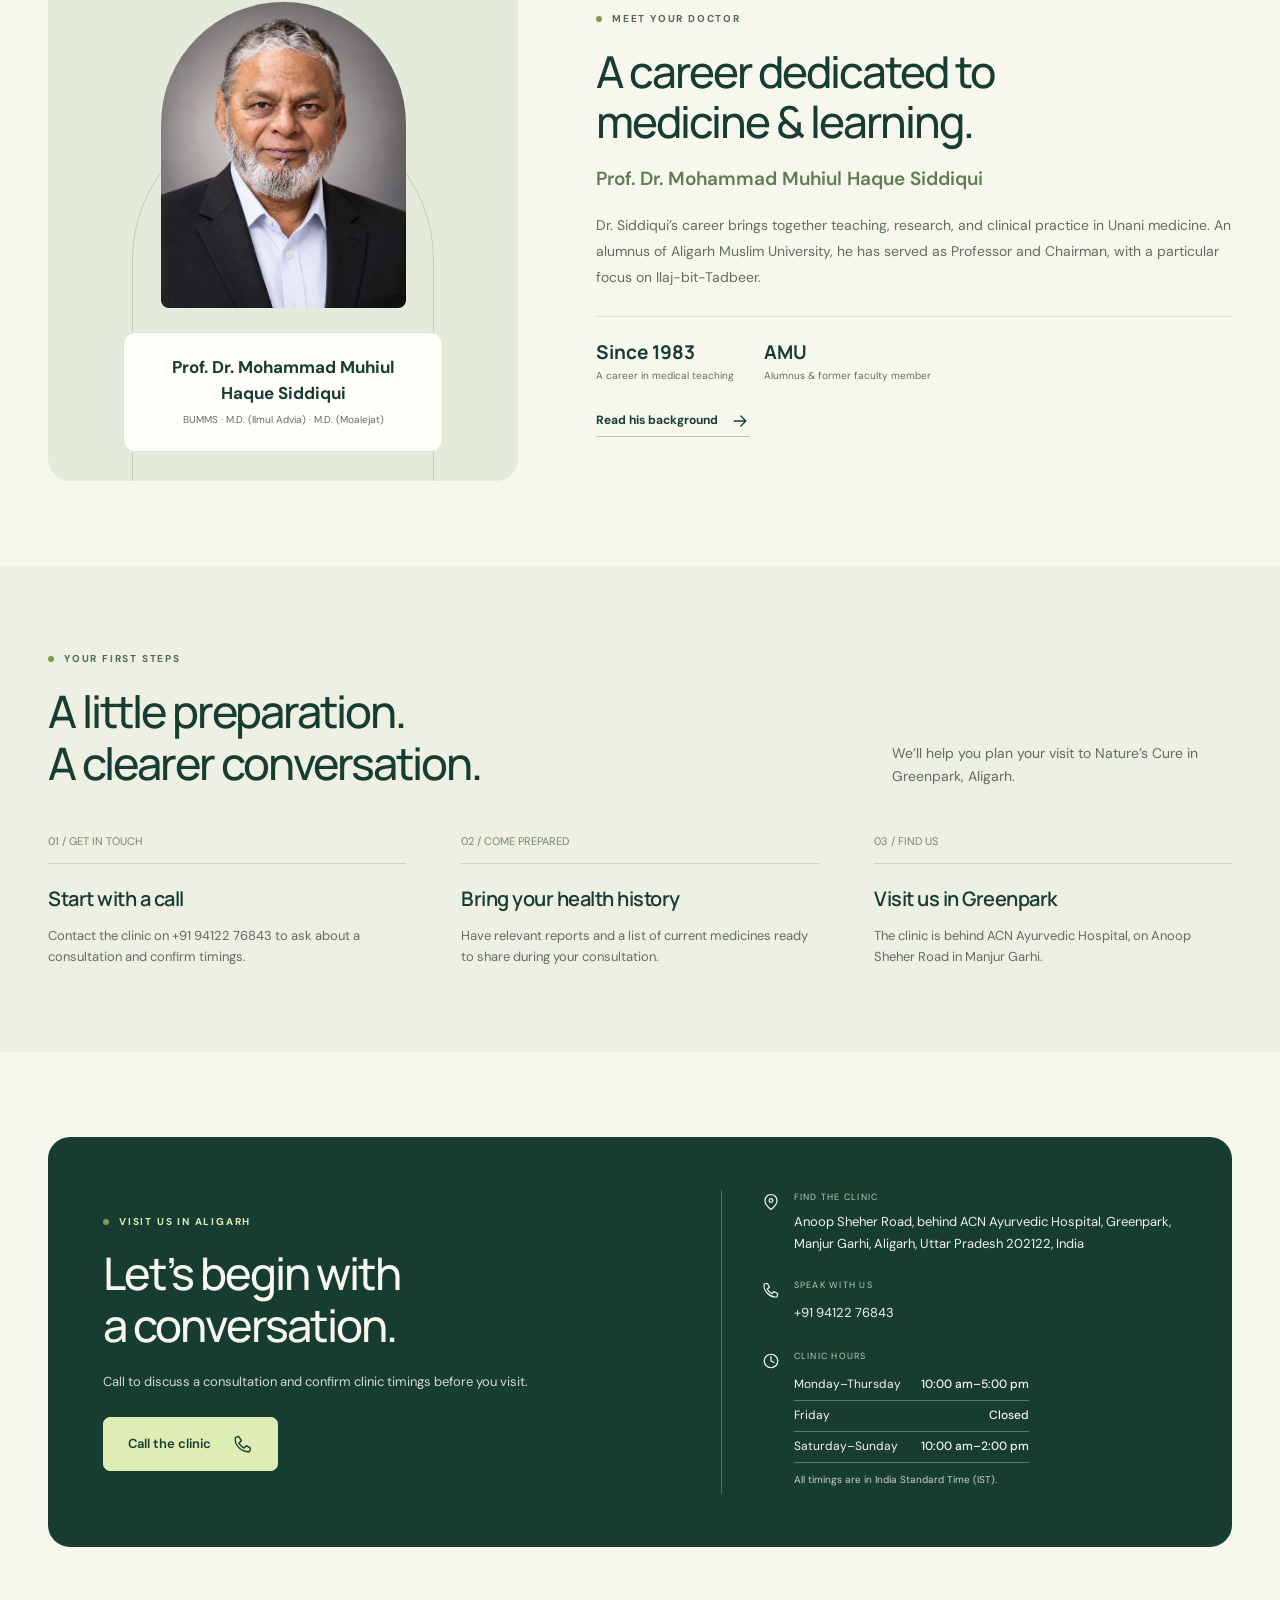
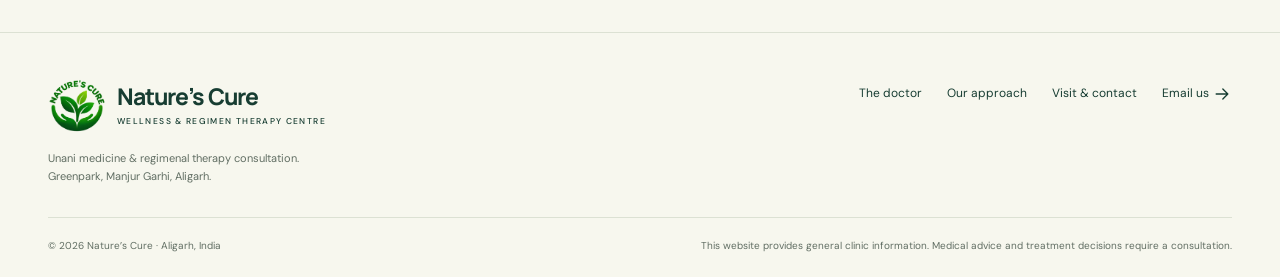
==== commit e2998cd0: "Improve Aligarh search wording and doctor identity metadata" ====
--- a/index.html
+++ b/index.html
@@ -1,5 +1,5 @@
 <!doctype html>
-<html lang="en-IN"><head><meta charset="utf-8"><meta name="viewport" content="width=device-width, initial-scale=1"><title>Unani Clinic in Aligarh | Dr. M. M. H. Siddiqui | Nature’s Cure</title><meta name="description" content="Visit Nature’s Cure in Greenpark, Manjur Garhi, Aligarh for Unani and regimenal therapy consultation with Dr. Mohammad Muhiul Haque Siddiqui. Call +91 94122 76843."><meta name="robots" content="index, follow, max-image-preview:large"><meta name="theme-color" content="#173d32"><link rel="canonical" href="https://naturescures.in/"><meta property="og:type" content="website"><meta property="og:locale" content="en_IN"><meta property="og:site_name" content="Nature’s Cure"><meta property="og:title" content="Unani Clinic in Aligarh | Dr. M. M. H. Siddiqui | Nature’s Cure"><meta property="og:description" content="Visit Nature’s Cure in Greenpark, Manjur Garhi, Aligarh for Unani and regimenal therapy consultation with Dr. Mohammad Muhiul Haque Siddiqui. Call +91 94122 76843."><meta property="og:url" content="https://naturescures.in/"><meta property="og:image" content="https://naturescures.in/images/mmh_siddiqui.png"><meta property="og:image:alt" content="Prof. Dr. Mohammad Muhiul Haque Siddiqui"><meta name="twitter:card" content="summary"><meta name="twitter:title" content="Unani Clinic in Aligarh | Dr. M. M. H. Siddiqui | Nature’s Cure"><meta name="twitter:description" content="Visit Nature’s Cure in Greenpark, Manjur Garhi, Aligarh for Unani and regimenal therapy consultation with Dr. Mohammad Muhiul Haque Siddiqui. Call +91 94122 76843."><link rel="icon" type="image/png" href="assets/clinic-logo.png"><link rel="stylesheet" href="assets/styles.css"><script defer src="assets/site.js"></script><script type="application/ld+json">{
+<html lang="en-IN"><head><meta charset="utf-8"><meta name="viewport" content="width=device-width, initial-scale=1"><title>Unani Doctor in Aligarh | Dr. M. M. H. Siddiqui | Nature’s Cure</title><meta name="description" content="Visit Nature’s Cure in Greenpark, Manjur Garhi, Aligarh for Unani and regimenal therapy consultation with Dr. Mohammad Muhiul Haque Siddiqui. Call +91 94122 76843."><meta name="robots" content="index, follow, max-image-preview:large"><meta name="theme-color" content="#173d32"><link rel="canonical" href="https://naturescures.in/"><meta property="og:type" content="website"><meta property="og:locale" content="en_IN"><meta property="og:site_name" content="Nature’s Cure"><meta property="og:title" content="Unani Doctor in Aligarh | Dr. M. M. H. Siddiqui | Nature’s Cure"><meta property="og:description" content="Visit Nature’s Cure in Greenpark, Manjur Garhi, Aligarh for Unani and regimenal therapy consultation with Dr. Mohammad Muhiul Haque Siddiqui. Call +91 94122 76843."><meta property="og:url" content="https://naturescures.in/"><meta property="og:image" content="https://naturescures.in/images/mmh_siddiqui.png"><meta property="og:image:alt" content="Prof. Dr. Mohammad Muhiul Haque Siddiqui"><meta name="twitter:card" content="summary"><meta name="twitter:title" content="Unani Doctor in Aligarh | Dr. M. M. H. Siddiqui | Nature’s Cure"><meta name="twitter:description" content="Visit Nature’s Cure in Greenpark, Manjur Garhi, Aligarh for Unani and regimenal therapy consultation with Dr. Mohammad Muhiul Haque Siddiqui. Call +91 94122 76843."><link rel="icon" type="image/png" href="assets/clinic-logo.png"><link rel="stylesheet" href="assets/styles.css"><script defer src="assets/site.js"></script><script type="application/ld+json">{
   "@context": "https://schema.org",
   "@graph": [
     {
@@ -87,6 +87,12 @@
       "alternateName": [
         "Prof. M. M. H. Siddiqui",
         "Dr. M. M. H. Siddiqui"
+      ],
+      "knowsAbout": [
+        "Unani medicine",
+        "Ilmul Advia (Pharmacology)",
+        "Moalejat (Clinical Medicine)",
+        "Ilaj-bit-Tadbeer (Regimenal Therapy)"
       ]
     },
     {
@@ -102,7 +108,7 @@
       "@type": "WebPage",
       "@id": "https://naturescures.in/#webpage",
       "url": "https://naturescures.in/",
-      "name": "Unani Clinic in Aligarh | Dr. M. M. H. Siddiqui | Nature’s Cure",
+      "name": "Unani Doctor in Aligarh | Dr. M. M. H. Siddiqui | Nature’s Cure",
       "description": "Visit Nature’s Cure in Greenpark, Manjur Garhi, Aligarh for Unani and regimenal therapy consultation with Dr. Mohammad Muhiul Haque Siddiqui. Call +91 94122 76843.",
       "isPartOf": {
         "@id": "https://naturescures.in/#website"
@@ -117,7 +123,7 @@
 <body><a class="skip-link" href="#main">Skip to content</a><div class="topbar">Unani &amp; regimenal therapy consultation in Aligarh <span aria-hidden="true">&nbsp;·&nbsp;</span> <a href="tel:+919412276843">Call +91 94122 76843</a></div><header class="site-header"><div class="container header-inner"><a class="brand" href="./" aria-label="Nature’s Cure home"><img src="assets/clinic-logo.png" width="44" height="44" alt=""><span>Nature’s Cure<small>Wellness &amp; Regimen Therapy Centre</small></span></a><button class="menu-button" type="button" aria-label="Open navigation" aria-expanded="false" aria-controls="main-navigation"><svg class="icon" viewBox="0 0 24 24" aria-hidden="true"><path d="M4 6h16M4 12h16M4 18h16"/></svg></button><nav class="navigation" id="main-navigation" aria-label="Main navigation"><a href="./" aria-current="page">Home</a><a href="doctor.html">The doctor</a><a href="care.html">Our approach</a><a href="contact.html">Visit &amp; contact</a></nav><a class="button header-call" href="tel:+919412276843"><svg class="icon" viewBox="0 0 24 24" aria-hidden="true"><path d="m7 3 3 5-3 3a17 17 0 0 0 6 6l3-3 5 3-1 4C11 23 1 13 3 4Z"/></svg>Call the clinic</a></div></header>
 <main id="main">
 <section class="hero recognition-hero"><div class="container"><div class="hero-grid"><div class="hero-identity"><span class="eyebrow">Unani consultation in Aligarh</span><h1><span class="hero-name-prefix">Prof. Dr.</span>Mohammad Muhiul<br>Haque Siddiqui</h1><p class="hero-qualifications">BUMMS · M.D. (Ilmul Advia) · M.D. (Moalejat)</p></div><figure class="hero-portrait-wrap"><img class="hero-portrait" src="images/mmh_siddiqui3.png" width="1122" height="1402" alt="Prof. Dr. Mohammad Muhiul Haque Siddiqui" fetchpriority="high" loading="eager"><figcaption><strong>Former Professor &amp; Dean</strong><span>Faculty of Unani Medicine · Aligarh Muslim University</span></figcaption></figure><div class="hero-content"><p class="hero-tagline">Rooted in tradition. Centred on you.</p><p class="intro">Unani medicine and regimenal therapy consultation at Nature’s Cure Wellness &amp; Regimen Therapy Centre, Aligarh.</p><div class="button-row"><a class="button " href="tel:+919412276843">Call for a consultation<svg class="icon" viewBox="0 0 24 24" aria-hidden="true"><path d="m7 3 3 5-3 3a17 17 0 0 0 6 6l3-3 5 3-1 4C11 23 1 13 3 4Z"/></svg></a><a class="button outline" href="doctor.html">Meet the doctor<svg class="icon" viewBox="0 0 24 24" aria-hidden="true"><path d="M5 12h14m-6-6 6 6-6 6"/></svg></a></div><p class="hero-note"><svg class="icon" viewBox="0 0 24 24" aria-hidden="true"><path d="M20 10c0 6-8 12-8 12S4 16 4 10a8 8 0 1 1 16 0Z"/><circle cx="12" cy="10" r="2.5"/></svg>Greenpark, Manjur Garhi · Aligarh, Uttar Pradesh</p></div></div><div class="trust-strip"><div class="trust-item"><svg class="icon" viewBox="0 0 24 24" aria-hidden="true"><path d="M12 5c-3-2-7-2-10-1v15c4-1 7-1 10 1 3-2 6-2 10-1V4c-3-1-7-1-10 1Zm0 0v15"/></svg><div><strong>Two postgraduate qualifications</strong><small>M.D. (Ilmul Advia) &amp; M.D. (Moalejat)</small></div></div><div class="trust-item"><svg class="icon" viewBox="0 0 24 24" aria-hidden="true"><path d="M4 20C0 8 10 2 21 3c1 11-5 21-17 17Zm0 0L16 8m-8 8v-6m0 6h6"/></svg><div><strong>A focus on regimenal therapy</strong><small>Ilaj-bit-Tadbeer</small></div></div><div class="trust-item"><svg class="icon" viewBox="0 0 24 24" aria-hidden="true"><path d="M20 10c0 6-8 12-8 12S4 16 4 10a8 8 0 1 1 16 0Z"/><circle cx="12" cy="10" r="2.5"/></svg><div><strong>Here in your neighbourhood</strong><small>Behind ACN Ayurvedic Hospital, Aligarh</small></div></div></div></div></section>
-<section class="section" id="care"><div class="container"><div class="section-head"><div><span class="eyebrow">An approach built around you</span><h2>Understanding comes<br>before a care plan.</h2></div><p>A place to discuss your concerns, understand the approach, and ask the questions that matter to you.</p></div><div class="cards"><article class="care-card"><div class="card-icon"><svg class="icon" viewBox="0 0 24 24" aria-hidden="true"><path d="M4 20C0 8 10 2 21 3c1 11-5 21-17 17Zm0 0L16 8m-8 8v-6m0 6h6"/></svg></div><h3>Unani medicine</h3><p>A consultation informed by Dr. Siddiqui’s academic and clinical background in Ilmul Advia and Moalejat.</p><a class="text-link" href="care.html#unani">Explore the approach<svg class="icon" viewBox="0 0 24 24" aria-hidden="true"><path d="M5 12h14m-6-6 6 6-6 6"/></svg></a></article><article class="care-card"><div class="card-icon"><svg class="icon" viewBox="0 0 24 24" aria-hidden="true"><path d="M12 21S2 15 2 8a5 5 0 0 1 10-2A5 5 0 0 1 22 8c0 7-10 13-10 13Z"/><path d="M6 12h3l2-4 2 8 2-4h3"/></svg></div><h3>Regimenal therapy</h3><p>Discuss Ilaj-bit-Tadbeer, Dr. Siddiqui’s area of focus, and whether this approach may be appropriate for your circumstances.</p><a class="text-link" href="care.html#regimenal">About Ilaj-bit-Tadbeer<svg class="icon" viewBox="0 0 24 24" aria-hidden="true"><path d="M5 12h14m-6-6 6 6-6 6"/></svg></a></article><article class="care-card"><div class="card-icon"><svg class="icon" viewBox="0 0 24 24" aria-hidden="true"><circle cx="12" cy="7" r="4"/><path d="M4 22v-3a8 8 0 0 1 16 0v3M9 17l3 3 3-3"/></svg></div><h3>A considered first visit</h3><p>Bring your questions and relevant medical records. Call ahead to discuss your visit and confirm availability.</p><a class="text-link" href="contact.html">Plan your consultation<svg class="icon" viewBox="0 0 24 24" aria-hidden="true"><path d="M5 12h14m-6-6 6 6-6 6"/></svg></a></article></div></div></section>
+<section class="section" id="care"><div class="container"><div class="section-head"><div><span class="eyebrow">An approach built around you</span><h2>Understanding comes<br>before a care plan.</h2></div><p>At our Unani clinic in Greenpark, Manjur Garhi, discuss your concerns and explore regimenal therapy with Dr. Siddiqui.</p></div><div class="cards"><article class="care-card"><div class="card-icon"><svg class="icon" viewBox="0 0 24 24" aria-hidden="true"><path d="M4 20C0 8 10 2 21 3c1 11-5 21-17 17Zm0 0L16 8m-8 8v-6m0 6h6"/></svg></div><h3>Unani medicine</h3><p>A consultation informed by Dr. Siddiqui’s academic and clinical background in Ilmul Advia and Moalejat.</p><a class="text-link" href="care.html#unani">Explore the approach<svg class="icon" viewBox="0 0 24 24" aria-hidden="true"><path d="M5 12h14m-6-6 6 6-6 6"/></svg></a></article><article class="care-card"><div class="card-icon"><svg class="icon" viewBox="0 0 24 24" aria-hidden="true"><path d="M12 21S2 15 2 8a5 5 0 0 1 10-2A5 5 0 0 1 22 8c0 7-10 13-10 13Z"/><path d="M6 12h3l2-4 2 8 2-4h3"/></svg></div><h3>Regimenal therapy</h3><p>Discuss Ilaj-bit-Tadbeer, Dr. Siddiqui’s area of focus, and whether this approach may be appropriate for your circumstances.</p><a class="text-link" href="care.html#regimenal">About Ilaj-bit-Tadbeer<svg class="icon" viewBox="0 0 24 24" aria-hidden="true"><path d="M5 12h14m-6-6 6 6-6 6"/></svg></a></article><article class="care-card"><div class="card-icon"><svg class="icon" viewBox="0 0 24 24" aria-hidden="true"><circle cx="12" cy="7" r="4"/><path d="M4 22v-3a8 8 0 0 1 16 0v3M9 17l3 3 3-3"/></svg></div><h3>A considered first visit</h3><p>Bring your questions and relevant medical records. Call ahead to discuss your visit and confirm availability.</p><a class="text-link" href="contact.html">Plan your consultation<svg class="icon" viewBox="0 0 24 24" aria-hidden="true"><path d="M5 12h14m-6-6 6 6-6 6"/></svg></a></article></div></div></section>
 <section class="section" style="padding-top:20px"><div class="container doctor-feature"><div class="doctor-panel"><div class="portrait-crop"><img src="images/mmh_siddiqui.png" alt="Portrait of Dr. Mohammad Muhiul Haque Siddiqui" width="1122" height="1402" loading="lazy"></div><div class="portrait-label"><strong>Prof. Dr. Mohammad Muhiul Haque Siddiqui</strong><small>BUMMS · M.D. (Ilmul Advia) · M.D. (Moalejat)</small></div></div><div class="doctor-copy"><span class="eyebrow">Meet your doctor</span><h2>A career dedicated to<br>medicine &amp; learning.</h2><p class="credentials">Prof. Dr. Mohammad Muhiul Haque Siddiqui</p><p>Dr. Siddiqui’s career brings together teaching, research, and clinical practice in Unani medicine. An alumnus of Aligarh Muslim University, he has served as Professor and Chairman, with a particular focus on Ilaj-bit-Tadbeer.</p><div class="bio-facts"><div><strong>Since 1983</strong><small>A career in medical teaching</small></div><div><strong>AMU</strong><small>Alumnus &amp; former faculty member</small></div></div><a class="text-link" href="doctor.html">Read his background<svg class="icon" viewBox="0 0 24 24" aria-hidden="true"><path d="M5 12h14m-6-6 6 6-6 6"/></svg></a></div></div></section>
 <section class="section soft-section"><div class="container"><div class="section-head"><div><span class="eyebrow">Your first steps</span><h2>A little preparation.<br>A clearer conversation.</h2></div><p>We’ll help you plan your visit to Nature’s Cure in Greenpark, Aligarh.</p></div><div class="steps"><article class="step"><span class="step-number">01 / GET IN TOUCH</span><h3>Start with a call</h3><p>Contact the clinic on +91 94122 76843 to ask about a consultation and confirm timings.</p></article><article class="step"><span class="step-number">02 / COME PREPARED</span><h3>Bring your health history</h3><p>Have relevant reports and a list of current medicines ready to share during your consultation.</p></article><article class="step"><span class="step-number">03 / FIND US</span><h3>Visit us in Greenpark</h3><p>The clinic is behind ACN Ayurvedic Hospital, on Anoop Sheher Road in Manjur Garhi.</p></article></div></div></section>
 <section class="section"><div class="container"><div class="visit-banner"><div><span class="eyebrow">Visit us in Aligarh</span><h2>Let’s begin with<br>a conversation.</h2><p>Call to discuss a consultation and confirm clinic timings before you visit.</p><div class="button-row"><a class="button light" href="tel:+919412276843">Call the clinic<svg class="icon" viewBox="0 0 24 24" aria-hidden="true"><path d="m7 3 3 5-3 3a17 17 0 0 0 6 6l3-3 5 3-1 4C11 23 1 13 3 4Z"/></svg></a></div></div><div class="visit-details"><div class="detail"><svg class="icon" viewBox="0 0 24 24" aria-hidden="true"><path d="M20 10c0 6-8 12-8 12S4 16 4 10a8 8 0 1 1 16 0Z"/><circle cx="12" cy="10" r="2.5"/></svg><div><small>Find the clinic</small><p>Anoop Sheher Road, behind ACN Ayurvedic Hospital, Greenpark, Manjur Garhi, Aligarh, Uttar Pradesh 202122, India</p></div></div><div class="detail"><svg class="icon" viewBox="0 0 24 24" aria-hidden="true"><path d="m7 3 3 5-3 3a17 17 0 0 0 6 6l3-3 5 3-1 4C11 23 1 13 3 4Z"/></svg><div><small>Speak with us</small><a href="tel:+919412276843">+91 94122 76843</a></div></div><div class="detail"><svg class="icon" viewBox="0 0 24 24" aria-hidden="true"><circle cx="12" cy="12" r="9"/><path d="M12 6v6l4 2"/></svg><div><small>Clinic hours</small><div class="hours"><div><span>Monday–Thursday</span><strong>10:00 am–5:00 pm</strong></div><div><span>Friday</span><strong>Closed</strong></div><div><span>Saturday–Sunday</span><strong>10:00 am–2:00 pm</strong></div><small>All timings are in India Standard Time (IST).</small></div></div></div></div></div></div></section>
--- a/assets/styles.css
+++ b/assets/styles.css
@@ -0,0 +1,12 @@
+@import url('https://fonts.googleapis.com/css2?family=DM+Sans:wght@400;450;500;550;600;650;700&family=Manrope:wght@400;500;600;650;700;750;800&display=swap');
+:root{--paper:#f7f7ee;--white:#fffef8;--green:#173d32;--muted:#616e63;--line:#dce1d3;--lime:#deedb3;--soft:#eaf0df;--radius:22px;--max:1200px}*{box-sizing:border-box}html{scroll-behavior:smooth;scroll-padding-top:110px}body{margin:0;background:var(--paper);color:var(--green);font-family:'DM Sans',Arial,sans-serif;font-size:16px;line-height:1.65}h1,h2,h3,p{margin:0}h1,h2,h3,.brand{font-family:'Manrope',Arial,sans-serif}h1,h2,h3{line-height:1.15;letter-spacing:-.045em}h1{font-size:clamp(42px,5.1vw,69px);font-weight:500}h2{font-size:clamp(32px,3.5vw,47px);font-weight:500}h3{font-size:23px;font-weight:600;letter-spacing:-.025em}p{color:var(--muted)}a{color:inherit;text-decoration:none}button{font:inherit}img{max-width:100%;display:block}svg{flex-shrink:0}.container{width:min(var(--max),calc(100% - 96px));margin:auto}.skip-link{position:fixed;left:15px;top:-70px;z-index:100;background:var(--green);color:white;padding:12px}.skip-link:focus{top:10px}:focus-visible{outline:3px solid #819b48;outline-offset:5px}.topbar{background:var(--green);color:#edf4e4;text-align:center;font-size:12px;letter-spacing:.025em;padding:9px 20px}.topbar a{text-decoration:underline;text-underline-offset:3px}.site-header{background:rgba(247,247,238,.97);border-bottom:1px solid var(--line);position:sticky;top:0;z-index:30}.header-inner{display:flex;align-items:center;justify-content:space-between;min-height:99px;gap:28px}.brand{display:flex;align-items:center;gap:11px;line-height:1.2;font-size:23px;font-weight:750;letter-spacing:-.05em;white-space:nowrap}.brand img{width:44px;height:44px}.brand small{display:block;font-family:'DM Sans',Arial,sans-serif;text-transform:uppercase;font-weight:500;font-size:8.5px;letter-spacing:.16em;margin-top:7px}.navigation{display:flex;align-items:center;gap:31px;font-size:13px;font-weight:550}.navigation>a{padding:8px 0;position:relative}.navigation>a[aria-current=page]:after{content:'';width:5px;height:5px;border-radius:50%;background:var(--green);position:absolute;bottom:-4px;left:50%}.button{display:inline-flex;align-items:center;justify-content:center;gap:22px;padding:16px 24px;border-radius:7px;background:var(--green);border:1px solid var(--green);color:var(--white);font-size:13px;font-weight:600;line-height:1.4;transition:background .2s,transform .2s}.button:hover{background:#295243;transform:translateY(-2px)}.button.light{background:var(--lime);border-color:var(--lime);color:var(--green)}.button.outline{background:transparent;color:var(--green);border-color:#bac5b1}.button.outline:hover{background:var(--soft)}.header-call{padding:12px 18px;gap:10px;white-space:nowrap}.icon{width:20px;height:20px;vertical-align:middle;stroke:currentColor;fill:none;stroke-width:1.6;stroke-linecap:round;stroke-linejoin:round}.menu-button{display:none;border:1px solid var(--line);background:transparent;border-radius:5px;padding:9px;color:var(--green)}.hero{padding:54px 0 45px}.hero-grid{display:grid;grid-template-columns:1.08fr 1fr;gap:65px;align-items:center}.eyebrow{display:flex;align-items:center;gap:10px;font-size:10px;text-transform:uppercase;letter-spacing:.18em;font-weight:700;color:#506c50;margin-bottom:24px}.eyebrow:before{content:'';height:6px;width:6px;background:#829a4e;border-radius:50%;flex-shrink:0}.hero h1 em{font-family:Georgia,serif;font-weight:400;color:#6d865b}.hero .intro{font-size:16px;line-height:1.8;max-width:455px;margin:24px 0 29px}.button-row{display:flex;gap:12px;align-items:center;flex-wrap:wrap}.hero-note{font-size:11px;margin-top:20px;display:flex;align-items:center;gap:8px}.hero-note .icon{width:14px;height:14px}.garden-wrap{position:relative;margin-bottom:32px}.garden{height:530px;width:100%;object-fit:cover;border-radius:155px 155px 24px 24px}.garden-caption{position:absolute;top:31px;left:0;right:0;text-align:center;color:#35513a;font-size:9px;text-transform:uppercase;letter-spacing:.25em}.floating-card{position:absolute;left:26px;right:26px;bottom:-32px;background:var(--white);border:1px solid var(--line);padding:23px;border-radius:13px;box-shadow:0 12px 40px #173d3210;display:flex;gap:17px;align-items:center}.floating-card .seal{border:1px solid #d0dbc3;width:49px;height:49px;border-radius:50%;display:grid;place-items:center;flex-shrink:0}.floating-card strong{font-size:14px;font-weight:600;display:block;line-height:1.5}.floating-card small{font-size:10px;color:var(--muted);display:block;margin-top:4px}.trust-strip{display:grid;grid-template-columns:1.1fr 1fr 1fr;border-top:1px solid var(--line);border-bottom:1px solid var(--line);padding:27px 0;margin-top:42px}.trust-item{display:flex;align-items:center;gap:14px;padding:0 30px;border-right:1px solid var(--line)}.trust-item:first-child{padding-left:0}.trust-item:last-child{border:0}.trust-item .icon{width:26px;height:26px}.trust-item strong{display:block;font-size:12px;font-weight:600}.trust-item small{display:block;color:var(--muted);font-size:11px}.section{padding:85px 0}.section-head{display:flex;justify-content:space-between;gap:45px;align-items:end;margin-bottom:37px}.section-head h2{max-width:520px}.section-head p{max-width:340px;font-size:14px}.section .eyebrow{margin-bottom:18px}.cards{display:grid;grid-template-columns:repeat(3,1fr);gap:20px}.care-card{background:var(--white);padding:31px;border:1px solid var(--line);border-radius:var(--radius);display:flex;flex-direction:column;align-items:start}.care-card .card-icon{width:49px;height:49px;border-radius:12px;display:grid;place-items:center;background:var(--soft);margin-bottom:33px}.care-card h3{font-size:21px;margin-bottom:16px}.care-card p{font-size:13px;line-height:1.8;margin-bottom:26px}.text-link{display:inline-flex;align-items:center;gap:12px;font-size:12px;font-weight:700;border-bottom:1px solid #b7c1ae;padding-bottom:5px;margin-top:auto}.text-link:hover{color:#66813f}.doctor-feature{display:grid;grid-template-columns:.85fr 1.15fr;gap:78px;align-items:center}.doctor-panel{background:#e5ebdb;border-radius:var(--radius);padding:44px 35px 0;text-align:center;position:relative;overflow:hidden;min-height:410px;display:flex;flex-direction:column;align-items:center;justify-content:end}.doctor-panel:before{content:'';position:absolute;width:300px;height:370px;border:1px solid #bfcdb1;border-radius:150px 150px 0 0;bottom:-1px}.portrait-crop{position:relative;overflow:hidden;width:180px;aspect-ratio:124/136;border-radius:100px 100px 8px 8px;z-index:1;background:#eaf0e4}.portrait-crop img{max-width:none;width:735.484%;height:auto;position:absolute;left:-21.774%;top:-23.529%}.portrait-label{position:relative;background:var(--white);border:1px solid var(--line);border-radius:12px;padding:22px;margin:24px 0 29px;width:100%;max-width:320px;z-index:2}.portrait-label strong{font-size:15px;display:block;line-height:1.5}.portrait-label small{color:var(--muted);font-size:10px;display:block;margin-top:6px}.doctor-copy h2{font-size:clamp(30px,3.5vw,44px);max-width:580px}.credentials{font-size:13px;color:#607c50;margin-top:18px!important;font-weight:600}.doctor-copy p{font-size:14px;margin-top:20px;line-height:1.85}.doctor-copy .text-link{margin-top:26px}.bio-facts{display:flex;gap:30px;border-top:1px solid var(--line);margin-top:25px;padding-top:20px}.bio-facts strong{display:block;font-size:19px;font-family:'Manrope',Arial,sans-serif}.bio-facts small{font-size:10px;color:var(--muted);display:block}.soft-section{background:#edf0e3}.steps{display:grid;grid-template-columns:repeat(3,1fr);gap:55px;margin-top:44px}.step-number{display:block;font-size:11px;color:#748967;margin-bottom:23px;border-bottom:1px solid #cbd5be;padding-bottom:12px}.step h3{font-size:20px;margin-bottom:15px}.step p{font-size:13px}.visit-banner{background:var(--green);color:var(--paper);border-radius:var(--radius);padding:53px 55px;display:grid;grid-template-columns:1.2fr 1fr;gap:70px;align-items:center;position:relative;overflow:hidden}.visit-banner .eyebrow{color:var(--lime)}.visit-banner h2{font-size:clamp(31px,3.6vw,45px)}.visit-banner p{color:#d2ddcd;font-size:13px;margin-top:19px}.visit-banner .button-row{margin-top:25px}.visit-details{border-left:1px solid #557164;padding-left:40px}.detail{display:flex;gap:14px;margin-bottom:24px}.detail:last-child{margin-bottom:0}.detail .icon{margin-top:3px;width:18px;height:18px}.detail small{display:block;font-size:9px;text-transform:uppercase;letter-spacing:.14em;color:#b8ccac;margin-bottom:6px}.detail p,.detail a{font-size:13px;color:#f0f3e8;margin:0}.site-footer{border-top:1px solid var(--line);padding:43px 0 22px}.footer-main{display:flex;justify-content:space-between;gap:30px;align-items:start;margin-bottom:32px}.footer-main p{font-size:11px;margin-top:15px;max-width:300px}.footer-links{display:flex;gap:25px;font-size:12px;padding-top:8px}.footer-bottom{border-top:1px solid var(--line);padding-top:20px;display:flex;justify-content:space-between;gap:20px;font-size:10px;color:var(--muted)}.footer-bottom p{max-width:560px;text-align:right}.mobile-call{display:none}.page-hero{padding:62px 0 56px;border-bottom:1px solid var(--line)}.breadcrumb{font-size:11px;color:var(--muted);margin-bottom:32px;display:flex;gap:12px}.breadcrumb a{text-decoration:underline;text-underline-offset:3px}.page-hero h1{max-width:900px;font-size:clamp(39px,4.6vw,61px)}.page-hero .lead{font-size:16px;max-width:670px;margin-top:25px}.prose{max-width:780px}.prose h2{font-size:32px;margin:45px 0 20px}.prose h2:first-child{margin-top:0}.prose h3{font-size:21px;margin:30px 0 15px}.prose p{margin-top:17px;font-size:15px;line-height:1.9}.timeline{margin-top:27px;border-left:1px solid #c1ceb5;padding-left:26px}.timeline-item{position:relative;margin-bottom:28px}.timeline-item:before{content:'';position:absolute;left:-31px;top:7px;border-radius:50%;width:9px;height:9px;background:#819b62;box-shadow:0 0 0 5px var(--paper)}.timeline-item strong{font-size:12px;color:#60784c}.timeline-item p{font-size:14px;margin-top:4px}.bio-layout{display:grid;grid-template-columns:1.4fr .7fr;gap:85px;align-items:start}.side-note{background:var(--soft);border:1px solid var(--line);border-radius:var(--radius);padding:29px}.side-note h3{font-size:20px}.side-note p{font-size:13px;margin:16px 0}.side-note .button{width:100%;margin-top:8px}.page-section{padding:64px 0}.contact-grid{display:grid;grid-template-columns:1.1fr 1fr;gap:32px}.contact-card{background:var(--white);padding:37px;border:1px solid var(--line);border-radius:var(--radius)}.contact-card h2{font-size:29px;margin-bottom:29px}.contact-card .detail{margin-bottom:27px}.contact-card .detail small{color:#648054}.contact-card .detail p,.contact-card .detail a{color:var(--green);font-size:15px}.contact-card .detail a{text-decoration:underline;text-underline-offset:5px;overflow-wrap:anywhere}.location-card{background:var(--soft);border-radius:var(--radius);padding:37px;display:flex;flex-direction:column;justify-content:space-between;border:1px solid var(--line)}.location-art{min-height:170px;display:grid;place-items:center;background:repeating-linear-gradient(30deg,transparent,transparent 44px,#c9d7b84d 45px,#c9d7b84d 46px),repeating-linear-gradient(120deg,transparent,transparent 64px,#c9d7b866 65px,#c9d7b866 66px);border-radius:14px;margin-bottom:29px}.location-art .icon{width:58px;height:58px;background:var(--soft);padding:12px;box-sizing:content-box;border-radius:50%;border:1px solid #b9c9a6}.location-card h3{font-size:25px}.location-card p{font-size:14px;margin:14px 0 23px}.faq{max-width:850px;margin:35px auto 0}details{border-bottom:1px solid var(--line);padding:22px 0}summary{cursor:pointer;font-size:15px;font-weight:600;list-style:none;display:flex;justify-content:space-between;gap:20px}summary::-webkit-details-marker{display:none}summary:after{content:'+';font-size:22px;font-weight:400;line-height:1}details[open] summary:after{content:'−'}details p{font-size:14px;padding-top:16px;max-width:740px}.center{text-align:center}.center .eyebrow{justify-content:center}.error-page{padding:100px 0;text-align:center}.error-page p{margin:25px auto;max-width:450px}
+.brand img{width:58px;height:58px;object-fit:contain}.portrait-crop{width:245px;aspect-ratio:4/5;border-radius:125px 125px 8px 8px}.portrait-crop img{width:100%;height:100%;left:0;top:0;object-fit:cover}.doctor-panel{padding-top:35px}.hours{font-size:12px;min-width:230px;max-width:340px}.hours>div{display:flex;justify-content:space-between;gap:20px;padding:5px 0;border-bottom:1px solid #c7d0bd66}.hours strong{font-weight:500;white-space:nowrap}.hours small{display:block!important;text-transform:none!important;letter-spacing:0!important;font-size:10px!important;margin-top:9px!important;color:inherit!important;opacity:.8}.contact-card .hours{font-size:13px;margin-bottom:16px}.faq .hours{margin-top:18px}.visit-banner .hours{color:var(--paper)}
+@media(min-width:1450px){.container{width:min(1280px,calc(100% - 120px))}.garden{height:570px}.hero-grid{gap:90px}}
+@media(max-width:1050px){.container{width:calc(100% - 56px)}.navigation{gap:20px}.header-call{display:none}.hero-grid{gap:35px}.hero h1{font-size:53px}.garden{height:495px}.care-card{padding:25px}.doctor-feature{gap:45px}.visit-banner{gap:35px;padding:40px}.bio-layout{gap:40px}.brand{font-size:21px}}
+@media(max-width:760px){.container{width:calc(100% - 40px)}.topbar{font-size:10px}.header-inner{min-height:80px}.brand{font-size:20px}.brand img{width:37px;height:37px}.brand small{font-size:7px}.menu-button{display:block}.navigation{display:flex;flex-wrap:wrap;gap:12px 24px;justify-content:center;border-top:1px solid var(--line);padding:15px 20px;position:absolute;top:100%;left:0;right:0;background:var(--paper);box-shadow:0 12px 20px #173d320a}.js .navigation:not(.is-open){display:none}.navigation>a[aria-current=page]:after{bottom:0}.hero{padding:37px 0 25px}.hero-grid{grid-template-columns:1fr;gap:33px}.eyebrow{font-size:9px;margin-bottom:20px}.hero h1{font-size:clamp(42px,8vw,60px);max-width:570px}.hero .intro{font-size:15px;max-width:550px;margin:22px 0}.hero-note{margin-top:16px}.garden-wrap{max-width:530px;width:100%;margin:0 auto 28px}.garden{height:370px;border-radius:130px 130px 20px 20px;object-position:center 43%}.garden-caption{top:24px}.floating-card{left:20px;right:20px;padding:19px;bottom:-28px}.trust-strip{grid-template-columns:1fr;margin-top:32px;padding:8px 0}.trust-item{padding:15px 0;border-right:0;border-bottom:1px solid var(--line)}.trust-item:last-child{border-bottom:0}.trust-item .icon{width:22px;height:22px}.trust-item strong{font-size:12px}.section{padding:55px 0}.section-head{display:block;margin-bottom:27px}.section-head p{margin-top:20px;max-width:100%}.cards{grid-template-columns:1fr;gap:15px}.care-card{padding:27px}.care-card .card-icon{margin-bottom:23px}.care-card p{margin-bottom:20px}.doctor-feature{grid-template-columns:1fr;gap:33px}.doctor-panel{min-height:350px;max-width:480px;width:100%;margin:auto}.doctor-copy h2{font-size:36px}.steps{grid-template-columns:1fr;gap:30px;margin-top:30px}.step-number{margin-bottom:17px}.visit-banner{grid-template-columns:1fr;gap:35px;padding:30px 25px}.visit-details{border-left:0;border-top:1px solid #557164;padding:28px 0 0}.footer-main{display:block}.footer-links{flex-wrap:wrap;margin-top:25px;gap:15px 25px}.footer-bottom{display:block;font-size:10px}.footer-bottom p{text-align:left;margin-top:15px}.site-footer{padding-bottom:90px}.mobile-call{position:fixed;bottom:13px;left:20px;right:20px;z-index:25;display:flex;box-shadow:0 5px 30px #173d3233;padding:15px;background:var(--green)}.page-hero{padding:35px 0 40px}.page-hero .lead{font-size:15px}.page-section{padding:45px 0}.bio-layout,.contact-grid{grid-template-columns:1fr;gap:32px}.contact-card,.location-card{padding:27px}.bio-facts{gap:28px}.breadcrumb{margin-bottom:26px}.button{padding:15px 20px}.hero .button-row .button{font-size:12px}.prose h2{font-size:29px}.portrait-crop{width:160px}}
+@media(prefers-reduced-motion:reduce){html{scroll-behavior:auto}*,*:before,*:after{transition:none!important;animation:none!important}}
+.recognition-hero .hero-grid{grid-template-areas:"identity portrait" "content portrait";grid-template-rows:auto auto;gap:0 56px;align-items:start}.hero-identity{grid-area:identity;padding-top:20px}.recognition-hero h1{font-size:clamp(38px,4.1vw,55px);font-weight:750;line-height:1.13;letter-spacing:-.045em}.hero-name-prefix{display:block;font-size:20px;font-weight:550;letter-spacing:-.02em;margin-bottom:13px}.hero-qualifications{font-size:12px;font-weight:600;color:#60784c;margin-top:21px;line-height:1.7}.hero-content{grid-area:content;padding:24px 0 20px}.hero-tagline{font-family:Georgia,serif;font-size:22px;font-style:italic;color:#60784c}.recognition-hero .intro{margin:14px 0 25px;font-size:15px;max-width:465px}.hero-portrait-wrap{grid-area:portrait;position:relative;margin:0;min-width:0}.hero-portrait{width:100%;height:505px;object-fit:cover;object-position:center 8%;border-radius:140px 140px 24px 24px;background:#d8dbd4}.hero-portrait-wrap figcaption{position:absolute;bottom:20px;left:20px;right:20px;padding:17px 21px;border-radius:10px;border:1px solid #f7f7ee70;background:rgba(255,254,248,.96)}.hero-portrait-wrap figcaption strong{display:block;font-size:13px;font-weight:650}.hero-portrait-wrap figcaption span{display:block;font-size:10px;color:var(--muted);margin-top:3px}.sidebar-portrait{width:100%;height:265px;object-fit:cover;object-position:center 12%;border-radius:13px;margin-bottom:26px}.doctor-copy .credentials{font-size:19px;line-height:1.5}.portrait-label strong{font-size:17px}
+@media(max-width:1050px) and (min-width:761px){.recognition-hero .hero-grid{gap:0 30px}.recognition-hero h1{font-size:40px}.hero-portrait{height:500px}.hero-identity{padding-top:10px}.hero-portrait-wrap figcaption{left:14px;right:14px;padding:15px}.hero-portrait-wrap figcaption span{font-size:9px}}
+@media(max-width:760px){.recognition-hero{padding-top:25px}.recognition-hero .hero-grid{grid-template-areas:"identity" "portrait" "content";grid-template-columns:1fr;gap:20px}.hero-identity{padding-top:0}.recognition-hero .eyebrow{margin-bottom:16px}.recognition-hero h1{font-size:clamp(32px,8.2vw,44px);line-height:1.13}.hero-name-prefix{font-size:17px;margin-bottom:8px}.hero-qualifications{font-size:10px;margin-top:13px}.hero-portrait-wrap{width:100%;max-width:530px;justify-self:center}.hero-portrait{height:300px;border-radius:90px 90px 18px 18px;object-position:center 8%}.hero-portrait-wrap figcaption{left:13px;right:13px;bottom:13px;padding:12px 15px}.hero-portrait-wrap figcaption strong{font-size:12px}.hero-portrait-wrap figcaption span{font-size:9px}.hero-content{padding:0}.hero-tagline{font-size:21px}.recognition-hero .intro{font-size:14px;margin:12px 0 22px}.sidebar-portrait{height:320px}}
+@media(max-width:380px){.hero-portrait{height:265px}.hero-qualifications{font-size:9px}.hero-portrait-wrap figcaption span{font-size:8px}}
+@media(max-width:760px){.hero-portrait{border-radius:90px 90px 0 0}.hero-portrait-wrap figcaption{position:static;margin-top:-1px;border-radius:0 0 16px 16px;background:var(--white);border-color:var(--line)}}
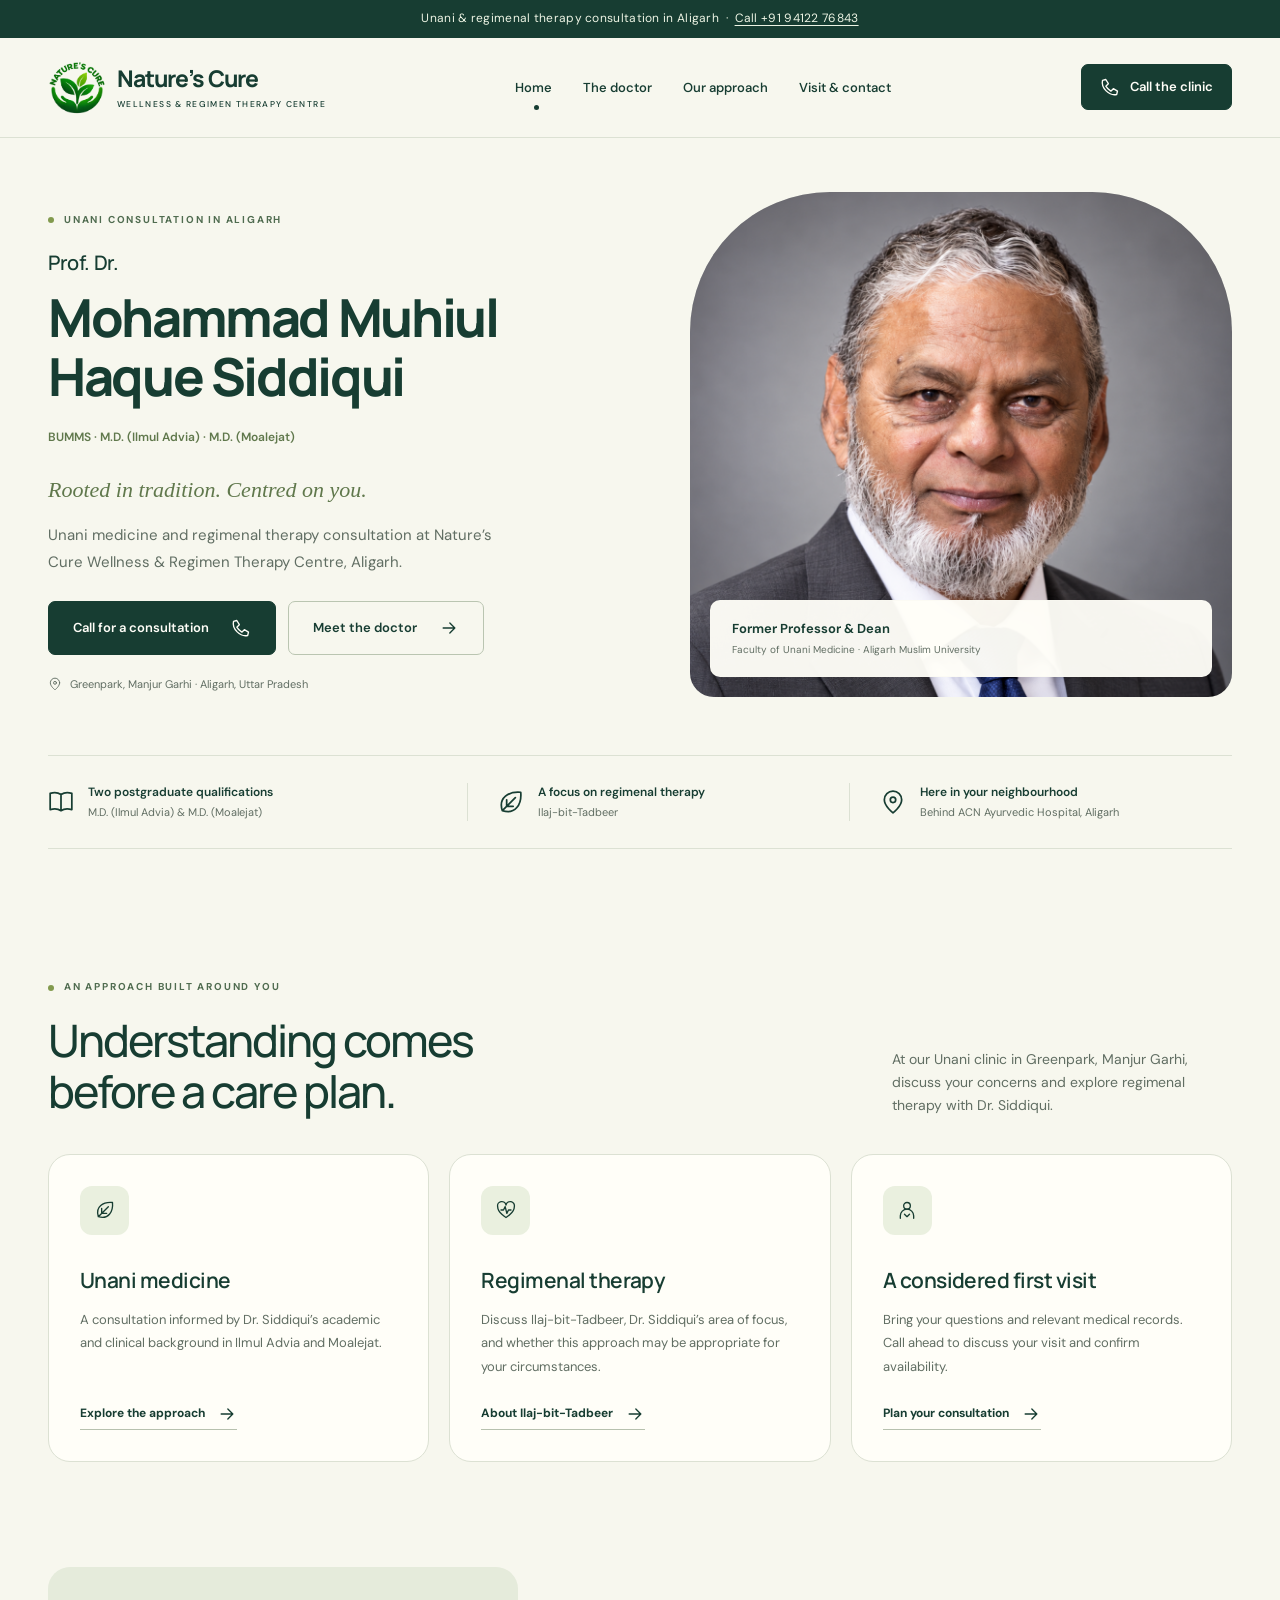
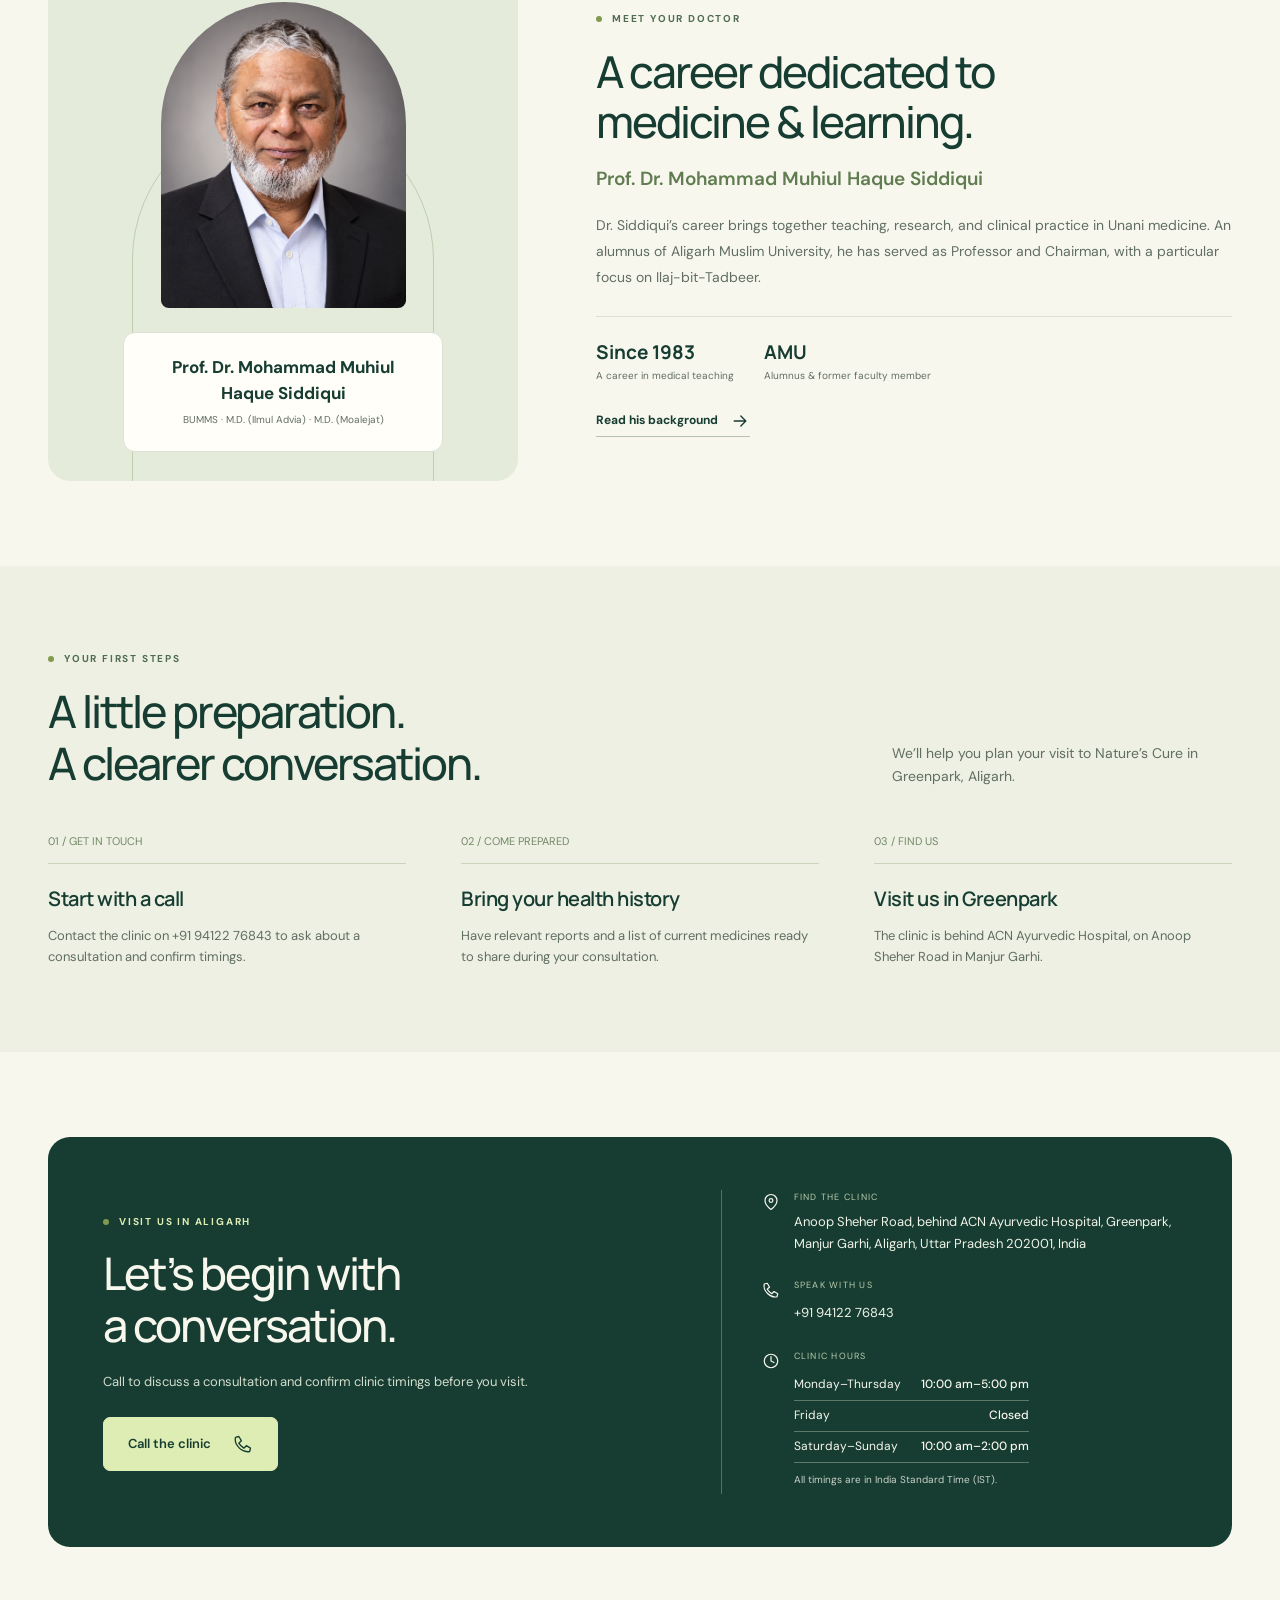
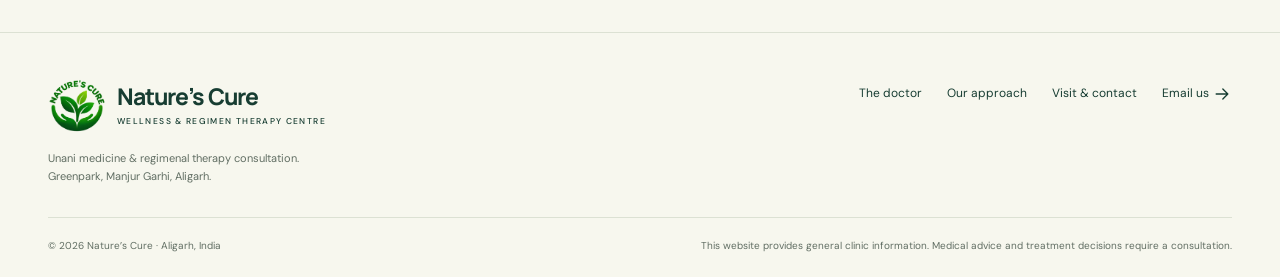
==== commit b499b4eb: "Correct clinic postal code to 202001" ====
--- a/index.html
+++ b/index.html
@@ -15,10 +15,10 @@
         "streetAddress": "Anoop Sheher Road, behind ACN Ayurvedic Hospital, Greenpark, Manjur Garhi",
         "addressLocality": "Aligarh",
         "addressRegion": "Uttar Pradesh",
-        "postalCode": "202122",
+        "postalCode": "202001",
         "addressCountry": "IN"
       },
-      "hasMap": "https://www.google.com/maps/search/?api=1&query=Anoop+Sheher+Road%2C+behind+ACN+Ayurvedic+Hospital%2C+Greenpark%2C+Manjur+Garhi%2C+Aligarh%2C+Uttar+Pradesh+202122%2C+India",
+      "hasMap": "https://www.google.com/maps/search/?api=1&query=Anoop+Sheher+Road%2C+behind+ACN+Ayurvedic+Hospital%2C+Greenpark%2C+Manjur+Garhi%2C+Aligarh%2C+Uttar+Pradesh+202001%2C+India",
       "areaServed": {
         "@type": "City",
         "name": "Aligarh"
@@ -126,6 +126,6 @@
 <section class="section" id="care"><div class="container"><div class="section-head"><div><span class="eyebrow">An approach built around you</span><h2>Understanding comes<br>before a care plan.</h2></div><p>At our Unani clinic in Greenpark, Manjur Garhi, discuss your concerns and explore regimenal therapy with Dr. Siddiqui.</p></div><div class="cards"><article class="care-card"><div class="card-icon"><svg class="icon" viewBox="0 0 24 24" aria-hidden="true"><path d="M4 20C0 8 10 2 21 3c1 11-5 21-17 17Zm0 0L16 8m-8 8v-6m0 6h6"/></svg></div><h3>Unani medicine</h3><p>A consultation informed by Dr. Siddiqui’s academic and clinical background in Ilmul Advia and Moalejat.</p><a class="text-link" href="care.html#unani">Explore the approach<svg class="icon" viewBox="0 0 24 24" aria-hidden="true"><path d="M5 12h14m-6-6 6 6-6 6"/></svg></a></article><article class="care-card"><div class="card-icon"><svg class="icon" viewBox="0 0 24 24" aria-hidden="true"><path d="M12 21S2 15 2 8a5 5 0 0 1 10-2A5 5 0 0 1 22 8c0 7-10 13-10 13Z"/><path d="M6 12h3l2-4 2 8 2-4h3"/></svg></div><h3>Regimenal therapy</h3><p>Discuss Ilaj-bit-Tadbeer, Dr. Siddiqui’s area of focus, and whether this approach may be appropriate for your circumstances.</p><a class="text-link" href="care.html#regimenal">About Ilaj-bit-Tadbeer<svg class="icon" viewBox="0 0 24 24" aria-hidden="true"><path d="M5 12h14m-6-6 6 6-6 6"/></svg></a></article><article class="care-card"><div class="card-icon"><svg class="icon" viewBox="0 0 24 24" aria-hidden="true"><circle cx="12" cy="7" r="4"/><path d="M4 22v-3a8 8 0 0 1 16 0v3M9 17l3 3 3-3"/></svg></div><h3>A considered first visit</h3><p>Bring your questions and relevant medical records. Call ahead to discuss your visit and confirm availability.</p><a class="text-link" href="contact.html">Plan your consultation<svg class="icon" viewBox="0 0 24 24" aria-hidden="true"><path d="M5 12h14m-6-6 6 6-6 6"/></svg></a></article></div></div></section>
 <section class="section" style="padding-top:20px"><div class="container doctor-feature"><div class="doctor-panel"><div class="portrait-crop"><img src="images/mmh_siddiqui.png" alt="Portrait of Dr. Mohammad Muhiul Haque Siddiqui" width="1122" height="1402" loading="lazy"></div><div class="portrait-label"><strong>Prof. Dr. Mohammad Muhiul Haque Siddiqui</strong><small>BUMMS · M.D. (Ilmul Advia) · M.D. (Moalejat)</small></div></div><div class="doctor-copy"><span class="eyebrow">Meet your doctor</span><h2>A career dedicated to<br>medicine &amp; learning.</h2><p class="credentials">Prof. Dr. Mohammad Muhiul Haque Siddiqui</p><p>Dr. Siddiqui’s career brings together teaching, research, and clinical practice in Unani medicine. An alumnus of Aligarh Muslim University, he has served as Professor and Chairman, with a particular focus on Ilaj-bit-Tadbeer.</p><div class="bio-facts"><div><strong>Since 1983</strong><small>A career in medical teaching</small></div><div><strong>AMU</strong><small>Alumnus &amp; former faculty member</small></div></div><a class="text-link" href="doctor.html">Read his background<svg class="icon" viewBox="0 0 24 24" aria-hidden="true"><path d="M5 12h14m-6-6 6 6-6 6"/></svg></a></div></div></section>
 <section class="section soft-section"><div class="container"><div class="section-head"><div><span class="eyebrow">Your first steps</span><h2>A little preparation.<br>A clearer conversation.</h2></div><p>We’ll help you plan your visit to Nature’s Cure in Greenpark, Aligarh.</p></div><div class="steps"><article class="step"><span class="step-number">01 / GET IN TOUCH</span><h3>Start with a call</h3><p>Contact the clinic on +91 94122 76843 to ask about a consultation and confirm timings.</p></article><article class="step"><span class="step-number">02 / COME PREPARED</span><h3>Bring your health history</h3><p>Have relevant reports and a list of current medicines ready to share during your consultation.</p></article><article class="step"><span class="step-number">03 / FIND US</span><h3>Visit us in Greenpark</h3><p>The clinic is behind ACN Ayurvedic Hospital, on Anoop Sheher Road in Manjur Garhi.</p></article></div></div></section>
-<section class="section"><div class="container"><div class="visit-banner"><div><span class="eyebrow">Visit us in Aligarh</span><h2>Let’s begin with<br>a conversation.</h2><p>Call to discuss a consultation and confirm clinic timings before you visit.</p><div class="button-row"><a class="button light" href="tel:+919412276843">Call the clinic<svg class="icon" viewBox="0 0 24 24" aria-hidden="true"><path d="m7 3 3 5-3 3a17 17 0 0 0 6 6l3-3 5 3-1 4C11 23 1 13 3 4Z"/></svg></a></div></div><div class="visit-details"><div class="detail"><svg class="icon" viewBox="0 0 24 24" aria-hidden="true"><path d="M20 10c0 6-8 12-8 12S4 16 4 10a8 8 0 1 1 16 0Z"/><circle cx="12" cy="10" r="2.5"/></svg><div><small>Find the clinic</small><p>Anoop Sheher Road, behind ACN Ayurvedic Hospital, Greenpark, Manjur Garhi, Aligarh, Uttar Pradesh 202122, India</p></div></div><div class="detail"><svg class="icon" viewBox="0 0 24 24" aria-hidden="true"><path d="m7 3 3 5-3 3a17 17 0 0 0 6 6l3-3 5 3-1 4C11 23 1 13 3 4Z"/></svg><div><small>Speak with us</small><a href="tel:+919412276843">+91 94122 76843</a></div></div><div class="detail"><svg class="icon" viewBox="0 0 24 24" aria-hidden="true"><circle cx="12" cy="12" r="9"/><path d="M12 6v6l4 2"/></svg><div><small>Clinic hours</small><div class="hours"><div><span>Monday–Thursday</span><strong>10:00 am–5:00 pm</strong></div><div><span>Friday</span><strong>Closed</strong></div><div><span>Saturday–Sunday</span><strong>10:00 am–2:00 pm</strong></div><small>All timings are in India Standard Time (IST).</small></div></div></div></div></div></div></section>
+<section class="section"><div class="container"><div class="visit-banner"><div><span class="eyebrow">Visit us in Aligarh</span><h2>Let’s begin with<br>a conversation.</h2><p>Call to discuss a consultation and confirm clinic timings before you visit.</p><div class="button-row"><a class="button light" href="tel:+919412276843">Call the clinic<svg class="icon" viewBox="0 0 24 24" aria-hidden="true"><path d="m7 3 3 5-3 3a17 17 0 0 0 6 6l3-3 5 3-1 4C11 23 1 13 3 4Z"/></svg></a></div></div><div class="visit-details"><div class="detail"><svg class="icon" viewBox="0 0 24 24" aria-hidden="true"><path d="M20 10c0 6-8 12-8 12S4 16 4 10a8 8 0 1 1 16 0Z"/><circle cx="12" cy="10" r="2.5"/></svg><div><small>Find the clinic</small><p>Anoop Sheher Road, behind ACN Ayurvedic Hospital, Greenpark, Manjur Garhi, Aligarh, Uttar Pradesh 202001, India</p></div></div><div class="detail"><svg class="icon" viewBox="0 0 24 24" aria-hidden="true"><path d="m7 3 3 5-3 3a17 17 0 0 0 6 6l3-3 5 3-1 4C11 23 1 13 3 4Z"/></svg><div><small>Speak with us</small><a href="tel:+919412276843">+91 94122 76843</a></div></div><div class="detail"><svg class="icon" viewBox="0 0 24 24" aria-hidden="true"><circle cx="12" cy="12" r="9"/><path d="M12 6v6l4 2"/></svg><div><small>Clinic hours</small><div class="hours"><div><span>Monday–Thursday</span><strong>10:00 am–5:00 pm</strong></div><div><span>Friday</span><strong>Closed</strong></div><div><span>Saturday–Sunday</span><strong>10:00 am–2:00 pm</strong></div><small>All timings are in India Standard Time (IST).</small></div></div></div></div></div></div></section>
 </main>
 <footer class="site-footer"><div class="container"><div class="footer-main"><div><a class="brand" href="./" aria-label="Nature’s Cure home"><img src="assets/clinic-logo.png" width="44" height="44" alt=""><span>Nature’s Cure<small>Wellness &amp; Regimen Therapy Centre</small></span></a><p>Unani medicine &amp; regimenal therapy consultation.<br>Greenpark, Manjur Garhi, Aligarh.</p></div><nav class="footer-links" aria-label="Footer navigation"><a href="doctor.html">The doctor</a><a href="care.html">Our approach</a><a href="contact.html">Visit &amp; contact</a><a href="mailto:muhiul.haque@gmail.com">Email us <svg class="icon" viewBox="0 0 24 24" aria-hidden="true"><path d="M5 12h14m-6-6 6 6-6 6"/></svg></a></nav></div><div class="footer-bottom"><span>© 2026 Nature’s Cure · Aligarh, India</span><p>This website provides general clinic information. Medical advice and treatment decisions require a consultation.</p></div></div></footer><a class="button mobile-call" href="tel:+919412276843"><svg class="icon" viewBox="0 0 24 24" aria-hidden="true"><path d="m7 3 3 5-3 3a17 17 0 0 0 6 6l3-3 5 3-1 4C11 23 1 13 3 4Z"/></svg>Call for a consultation<span aria-hidden="true">↗</span></a></body></html>
